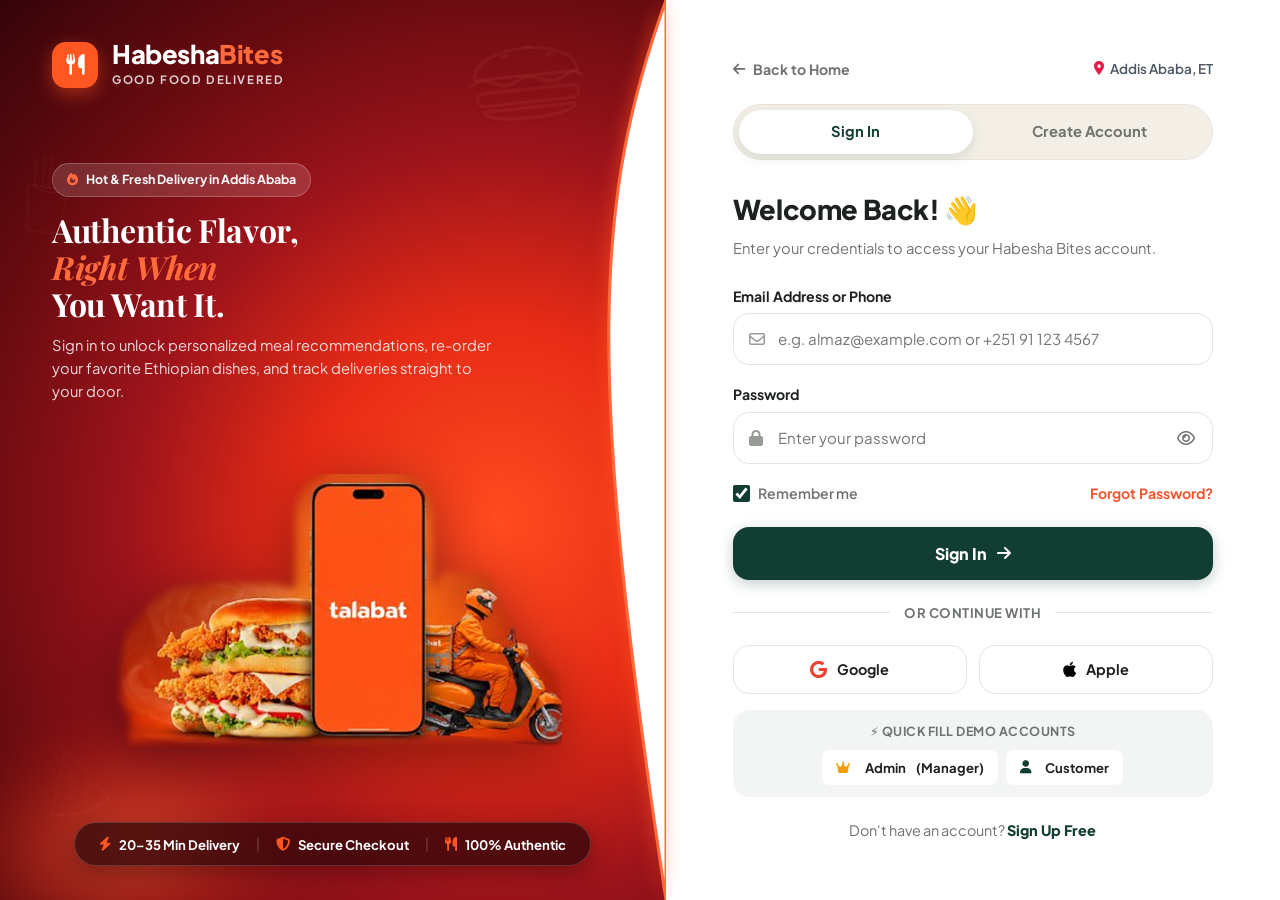
==== login.html @ 6b2a7574 "Initial commit - Habesha Bites restaurant ordering app" ====
<!DOCTYPE html>
<html lang="en">
<head>
  <meta charset="UTF-8">
  <meta name="viewport" content="width=device-width, initial-scale=1.0">
  <meta name="description" content="Sign in or create an account on Habesha Bites to order authentic Ethiopian meals, track deliveries, and save favorite dishes.">
  <title>Sign In & Register | Habesha Bites</title>
  
  <!-- Font Awesome Icons -->
  <link rel="stylesheet" href="https://cdnjs.cloudflare.com/ajax/libs/font-awesome/6.5.1/css/all.min.css">
  
  <!-- Google Fonts: Plus Jakarta Sans & Playfair Display -->
  <link rel="preconnect" href="https://fonts.googleapis.com">
  <link rel="preconnect" href="https://fonts.gstatic.com" crossorigin>
  <link href="https://fonts.googleapis.com/css2?family=Playfair+Display:ital,wght@0,600;0,700;1,600&family=Plus+Jakarta+Sans:wght@400;500;600;700;800&display=swap" rel="stylesheet">
  
  <!-- Base Stylesheet -->
  <link rel="stylesheet" href="style.css">

  <style>
    /* =========================================================================
       AUTHENTICATION PAGE STYLING (LOGIN & REGISTER)
       ========================================================================= */
    html, body {
      margin: 0;
      padding: 0;
      width: 100%;
      height: 100%;
      overflow-x: hidden;
      background-color: var(--bg-surface);
    }

    body {
      min-height: 100vh;
      display: flex;
      flex-direction: column;
    }

    .auth-page-container {
      flex: 1;
      display: flex;
      padding: 0;
      margin: 0;
      width: 100vw;
      min-height: 100vh;
      height: 100vh;
      overflow: hidden;
    }

    .auth-card-wrapper {
      width: 100vw;
      max-width: 100%;
      min-height: 100vh;
      height: 100vh;
      background: #ffffff;
      border-radius: 0;
      border: none;
      box-shadow: none;
      display: grid;
      grid-template-columns: 52% 48%;
      position: relative;
      overflow: hidden;
    }

    /* -------------------------------------------------------------------------
       1. LEFT PROMOTIONAL SECTION (BURGUNDY GRADIENT & TALABAT HERO)
       ------------------------------------------------------------------------- */
    .auth-promo-panel {
      background: #710a0b;
      background: radial-gradient(circle at 75% 58%, #ff4b1f 0%, #e62b16 28%, #9b131b 52%, #680b10 74%, #35040a 100%);
      position: relative;
      overflow: hidden;
      height: 100%;
      display: flex;
      flex-direction: column;
      justify-content: space-between;
      padding: 40px 52px 34px 52px;
      color: #ffffff;
      z-index: 1;
    }

    /* Subtle food illustration doodles in the background */
    .promo-doodles-bg {
      position: absolute;
      inset: 0;
      pointer-events: none;
      overflow: hidden;
      z-index: 1;
    }

    .doodle {
      position: absolute;
      pointer-events: none;
      opacity: 0.22;
      filter: drop-shadow(0 2px 4px rgba(0, 0, 0, 0.3));
    }

    .doodle-burger {
      top: 18px;
      right: 70px;
      width: 140px;
      height: 115px;
      transform: rotate(-6deg);
    }

    .doodle-fries {
      top: 140px;
      left: 10px;
      width: 75px;
      height: 110px;
      transform: rotate(8deg);
      opacity: 0.18;
    }

    .doodle-pizza {
      bottom: 80px;
      left: 30px;
      width: 85px;
      height: 85px;
      transform: rotate(-15deg);
      opacity: 0.16;
    }

    /* Radiant swoosh layer in bottom-left */
    .promo-swoosh-layer {
      position: absolute;
      bottom: -60px;
      left: -60px;
      width: 380px;
      height: 240px;
      background: radial-gradient(ellipse at center, rgba(242, 84, 48, 0.75) 0%, rgba(217, 43, 22, 0.3) 50%, transparent 75%);
      border-radius: 50%;
      transform: rotate(-12deg);
      pointer-events: none;
      z-index: 1;
      filter: blur(28px);
    }

    /* Content wrapper for Left Promo */
    .promo-content-wrapper {
      position: relative;
      z-index: 2;
      display: flex;
      flex-direction: column;
      justify-content: space-between;
      height: 100%;
      width: 100%;
    }

    /* Top: Brand Header */
    .promo-brand-header {
      margin-bottom: 16px;
    }

    .brand-link {
      display: inline-flex;
      align-items: center;
      gap: 14px;
      text-decoration: none;
      color: #ffffff;
    }

    .brand-badge-icon {
      width: 46px;
      height: 46px;
      background: #ff5722;
      border-radius: 14px;
      display: flex;
      align-items: center;
      justify-content: center;
      font-size: 1.3rem;
      color: #ffffff;
      box-shadow: 0 6px 18px rgba(255, 87, 34, 0.45);
    }

    .brand-text-col {
      display: flex;
      flex-direction: column;
    }

    .brand-title {
      font-size: 1.6rem;
      font-weight: 800;
      letter-spacing: -0.4px;
      line-height: 1.1;
      color: #ffffff;
    }

    .brand-title span {
      color: #ff6b3d;
    }

    .brand-slogan-text {
      font-size: 0.72rem;
      color: rgba(255, 255, 255, 0.8);
      letter-spacing: 1.6px;
      text-transform: uppercase;
      font-weight: 700;
      margin-top: 3px;
    }

    /* Copy block */
    .promo-text-block {
      margin-bottom: 6px;
    }

    .promo-pill-tag {
      display: inline-flex;
      align-items: center;
      gap: 8px;
      background: rgba(255, 255, 255, 0.14);
      border: 1px solid rgba(255, 255, 255, 0.22);
      backdrop-filter: blur(8px);
      padding: 6px 14px;
      border-radius: 999px;
      font-size: 0.78rem;
      font-weight: 700;
      color: #ffffff;
      margin-bottom: 14px;
      width: fit-content;
    }

    .promo-pill-tag i {
      color: #ff6b3d;
    }

    .promo-headline {
      font-family: var(--font-serif);
      font-size: clamp(1.9rem, 2.5vw, 2.6rem);
      font-weight: 700;
      line-height: 1.16;
      margin-bottom: 12px;
      color: #ffffff;
      letter-spacing: -0.3px;
    }

    .promo-headline .highlight-orange {
      color: #ff6b3d;
      font-style: italic;
    }

    .promo-description {
      font-size: 0.92rem;
      color: rgba(255, 255, 255, 0.85);
      line-height: 1.55;
      max-width: 440px;
    }

    /* Hero Food & Scooter Delivery Composite Visual */
    .promo-hero-visual-wrap {
      display: flex;
      align-items: center;
      justify-content: center;
      margin: 8px 0 16px;
      width: 100%;
    }

    .promo-hero-image {
      max-width: 480px;
      width: 100%;
      height: auto;
      max-height: 275px;
      object-fit: contain;
      filter: drop-shadow(0 14px 28px rgba(0, 0, 0, 0.4));
      transition: transform 0.3s ease;
    }

    .promo-hero-image:hover {
      transform: scale(1.02);
    }

    /* Bottom Feature Pill Bar */
    .promo-feature-bar {
      display: flex;
      align-items: center;
      justify-content: center;
      gap: 16px;
      background: rgba(30, 4, 8, 0.65);
      border: 1px solid rgba(255, 255, 255, 0.16);
      backdrop-filter: blur(12px);
      padding: 10px 24px;
      border-radius: 999px;
      width: fit-content;
      margin: 0 auto;
      box-shadow: 0 8px 24px rgba(0, 0, 0, 0.3);
    }

    .feature-item {
      display: flex;
      align-items: center;
      gap: 8px;
      font-size: 0.82rem;
      font-weight: 700;
      color: #ffffff;
      white-space: nowrap;
    }

    .feature-icon {
      color: #ff5722;
      font-size: 0.88rem;
    }

    .feature-sep {
      color: rgba(255, 255, 255, 0.3);
      font-size: 0.85rem;
      font-weight: 300;
    }

    /* -------------------------------------------------------------------------
       2. RIGHT FORM SECTION & CURVED TRANSITION
       ------------------------------------------------------------------------- */
    .auth-form-panel {
      padding: 36px 54px;
      display: flex;
      flex-direction: column;
      justify-content: flex-start;
      position: relative;
      background: #ffffff;
      height: 100%;
      overflow-y: auto;
      z-index: 2;
    }

    /* Smooth Organic SVG Curve Divider between Left & Right Sections */
    .split-curve-divider {
      position: absolute;
      left: 52%;
      top: 0;
      bottom: 0;
      width: 86px;
      transform: translateX(-100%);
      height: 100%;
      pointer-events: none;
      z-index: 10;
    }

    .split-curve-divider svg {
      width: 100%;
      height: 100%;
      display: block;
      filter: drop-shadow(-3px 0 8px rgba(255, 87, 34, 0.45));
    }

    .auth-form-container {
      width: 100%;
      max-width: 480px;
      margin: auto;
      padding: 16px 0;
      position: relative;
      z-index: 6;
    }

    .auth-top-nav {
      display: flex;
      justify-content: space-between;
      align-items: center;
      margin-bottom: 24px;
    }

    .nav-location-tag {
      font-size: 0.84rem;
      font-weight: 600;
      color: #4b5563;
      display: flex;
      align-items: center;
      gap: 6px;
    }

    .btn-back-home {
      display: inline-flex;
      align-items: center;
      gap: 8px;
      font-size: 0.88rem;
      font-weight: 700;
      color: var(--text-muted);
      transition: color var(--transition-fast);
    }

    .btn-back-home:hover {
      color: var(--primary);
    }

    /* Segmented Tab Control for Login / Register */
    .auth-switcher {
      display: flex;
      background: var(--bg-surface-alt);
      border-radius: var(--radius-full);
      padding: 5px;
      position: relative;
      margin-bottom: 28px;
      border: 1px solid var(--border-light);
    }

    .auth-switch-btn {
      flex: 1;
      padding: 10px 16px;
      border-radius: var(--radius-full);
      font-size: 0.92rem;
      font-weight: 700;
      color: var(--text-muted);
      cursor: pointer;
      text-align: center;
      border: none;
      background: transparent;
      transition: all var(--transition-fast);
      position: relative;
      z-index: 2;
    }

    .auth-switch-btn.active {
      color: var(--primary);
      background: #ffffff;
      box-shadow: 0 4px 12px rgba(18, 61, 50, 0.12);
    }

    /* Forms */
    .auth-form {
      display: none;
      animation: fadeInForm 0.3s cubic-bezier(0.16, 1, 0.3, 1);
    }

    .auth-form.active {
      display: block;
    }

    @keyframes fadeInForm {
      from {
        opacity: 0;
        transform: translateY(10px);
      }
      to {
        opacity: 1;
        transform: translateY(0);
      }
    }

    .form-header {
      margin-bottom: 24px;
    }

    .form-header h2 {
      font-size: 1.7rem;
      font-weight: 800;
      color: var(--text-main);
      margin-bottom: 6px;
      letter-spacing: -0.4px;
    }

    .form-header p {
      font-size: 0.92rem;
      color: var(--text-muted);
    }

    .auth-input-group {
      margin-bottom: 18px;
      display: flex;
      flex-direction: column;
      gap: 6px;
    }

    .auth-input-group label {
      font-size: 0.88rem;
      font-weight: 700;
      color: var(--text-main);
    }

    .input-field-wrap {
      position: relative;
      display: flex;
      align-items: center;
    }

    .input-field-wrap i.field-icon {
      position: absolute;
      left: 16px;
      color: var(--text-subtle);
      font-size: 1rem;
      pointer-events: none;
    }

    .auth-control {
      width: 100%;
      padding: 13px 16px 13px 44px;
      border: 1.5px solid var(--border-light);
      border-radius: var(--radius-md);
      font-size: 0.94rem;
      font-family: var(--font-sans);
      background: #fff;
      color: var(--text-main);
      outline: none;
      transition: all var(--transition-fast);
    }

    .auth-control:focus {
      border-color: var(--primary);
      box-shadow: 0 0 0 4px rgba(18, 61, 50, 0.1);
    }

    .btn-toggle-password {
      position: absolute;
      right: 14px;
      background: none;
      border: none;
      color: var(--text-muted);
      cursor: pointer;
      font-size: 1rem;
      padding: 4px;
      display: flex;
      align-items: center;
      justify-content: center;
    }

    .btn-toggle-password:hover {
      color: var(--text-main);
    }

    /* Password Strength Indicator */
    .password-strength-bar {
      height: 4px;
      background: var(--border-light);
      border-radius: var(--radius-full);
      margin-top: 6px;
      overflow: hidden;
      display: flex;
    }

    .strength-indicator {
      height: 100%;
      width: 0%;
      transition: width 0.3s ease, background-color 0.3s ease;
    }

    .strength-text {
      font-size: 0.76rem;
      font-weight: 700;
      color: var(--text-muted);
      margin-top: 4px;
    }

    /* Form Extras (Remember me & Forgot Password) */
    .form-extras-row {
      display: flex;
      justify-content: space-between;
      align-items: center;
      margin-bottom: 22px;
      font-size: 0.88rem;
    }

    .checkbox-label {
      display: flex;
      align-items: center;
      gap: 8px;
      color: var(--text-muted);
      cursor: pointer;
      font-weight: 600;
      user-select: none;
    }

    .checkbox-label input[type="checkbox"] {
      width: 17px;
      height: 17px;
      accent-color: var(--primary);
      cursor: pointer;
    }

    .forgot-link {
      color: var(--accent);
      font-weight: 700;
      transition: color var(--transition-fast);
    }

    .forgot-link:hover {
      text-decoration: underline;
      color: var(--accent-hover);
    }

    /* Primary CTA Button */
    .btn-auth-submit {
      width: 100%;
      padding: 14px 24px;
      background: var(--primary);
      color: #ffffff;
      border: none;
      border-radius: var(--radius-md);
      font-size: 1rem;
      font-weight: 800;
      cursor: pointer;
      display: flex;
      align-items: center;
      justify-content: center;
      gap: 10px;
      transition: all var(--transition-fast);
      box-shadow: 0 4px 14px rgba(18, 61, 50, 0.25);
    }

    .btn-auth-submit:hover {
      background: var(--primary-hover);
      transform: translateY(-2px);
      box-shadow: 0 8px 20px rgba(18, 61, 50, 0.35);
    }

    .btn-auth-submit:active {
      transform: translateY(0);
    }

    /* Divider */
    .auth-divider {
      display: flex;
      align-items: center;
      text-align: center;
      margin: 22px 0;
      color: var(--text-muted);
      font-size: 0.82rem;
      font-weight: 700;
      text-transform: uppercase;
      letter-spacing: 0.5px;
    }

    .auth-divider::before,
    .auth-divider::after {
      content: "";
      flex: 1;
      border-bottom: 1px solid var(--border-light);
    }

    .auth-divider span {
      padding: 0 14px;
    }

    /* Social Logins */
    .social-auth-grid {
      display: grid;
      grid-template-columns: 1fr 1fr;
      gap: 12px;
    }

    .btn-social-auth {
      display: flex;
      align-items: center;
      justify-content: center;
      gap: 10px;
      padding: 12px;
      border: 1.5px solid var(--border-light);
      border-radius: var(--radius-md);
      font-size: 0.9rem;
      font-weight: 700;
      color: var(--text-main);
      background: #fff;
      cursor: pointer;
      transition: all var(--transition-fast);
    }

    .btn-social-auth:hover {
      background: var(--bg-surface-alt);
      border-color: #d8d3c8;
      transform: translateY(-1px);
    }

    .btn-social-auth i {
      font-size: 1.1rem;
    }

    /* Switch footer text */
    .auth-switch-footer {
      text-align: center;
      margin-top: 22px;
      font-size: 0.9rem;
      color: var(--text-muted);
    }

    .auth-switch-footer a {
      color: var(--primary);
      font-weight: 800;
      cursor: pointer;
    }

    .auth-switch-footer a:hover {
      text-decoration: underline;
    }

    /* Simple Modal for Forgot Password */
    .auth-modal-overlay {
      position: fixed;
      inset: 0;
      background: rgba(18, 61, 50, 0.45);
      backdrop-filter: blur(8px);
      z-index: 1000;
      display: none;
      align-items: center;
      justify-content: center;
      padding: 20px;
    }

    .auth-modal-overlay.active {
      display: flex;
      animation: modalFadeIn 0.25s ease;
    }

    @keyframes modalFadeIn {
      from { opacity: 0; transform: scale(0.96); }
      to { opacity: 1; transform: scale(1); }
    }

    .auth-modal-box {
      background: #fff;
      border-radius: var(--radius-lg);
      padding: 32px;
      max-width: 440px;
      width: 100%;
      box-shadow: var(--shadow-xl);
      border: 1px solid var(--border-light);
      position: relative;
    }

    .btn-close-modal {
      position: absolute;
      top: 18px;
      right: 18px;
      width: 32px;
      height: 32px;
      border-radius: 50%;
      background: var(--bg-surface-alt);
      border: none;
      display: flex;
      align-items: center;
      justify-content: center;
      cursor: pointer;
      color: var(--text-muted);
      font-size: 1rem;
    }

    .btn-close-modal:hover {
      color: var(--text-main);
      background: var(--border-light);
    }

    /* Responsive */
    @media (max-width: 1100px) {
      .auth-visual-panel {
        padding: 40px;
      }
      .auth-form-panel {
        padding: 30px;
      }
    }

    @media (max-width: 900px) {
      .auth-page-container {
        height: auto;
        min-height: 100vh;
        overflow-y: auto;
      }

      .auth-card-wrapper {
        grid-template-columns: 1fr;
        height: auto;
        min-height: 100vh;
      }

      .auth-promo-panel {
        padding: 40px 24px 30px;
        min-height: auto;
      }

      .split-curve-divider {
        display: none;
      }

      .auth-form-panel {
        padding: 32px 20px;
        height: auto;
        min-height: auto;
      }

      .auth-form-container {
        padding: 0;
      }

      .promo-hero-image {
        max-height: 200px;
      }
    }

    @media (max-width: 480px) {
      .social-auth-grid {
        grid-template-columns: 1fr;
      }
      .form-extras-row {
        flex-direction: column;
        align-items: flex-start;
        gap: 10px;
      }
    }
  </style>
</head>
<body>

  <!-- =========================================================================
       AUTHENTICATION CARD (LOGIN & REGISTER)
       ========================================================================= -->
  <main class="auth-page-container">
    <div class="auth-card-wrapper">

      <!-- Left Promotional Section (Talabat-Style Ad Showcase) -->
      <section class="auth-promo-panel" aria-label="Habesha Bites Showcase">
        
        <!-- Subtle Decorative Food Pattern Doodles (SVG) -->
        <div class="promo-doodles-bg" aria-hidden="true">
          <!-- Burger Doodle (Top-Right) -->
          <svg class="doodle doodle-burger" viewBox="0 0 120 100" fill="none" stroke="rgba(255, 185, 140, 0.28)" stroke-width="2.6" stroke-linecap="round" stroke-linejoin="round">
            <path d="M 15,50 C 15,18 105,18 105,50 Z" />
            <path d="M 40,32 Q 43,30 46,32" />
            <path d="M 60,26 Q 63,24 66,26" />
            <path d="M 80,34 Q 83,32 86,34" />
            <path d="M 12,54 Q 22,48 32,54 Q 42,60 52,54 Q 62,48 72,54 Q 82,60 92,54 Q 102,48 108,54" />
            <rect x="16" y="62" width="88" height="11" rx="5.5" />
            <path d="M 20,78 C 20,90 100,90 100,78 Z" />
          </svg>

          <!-- French Fries Doodle (Far-Left Edge) -->
          <svg class="doodle doodle-fries" viewBox="0 0 100 120" fill="none" stroke="rgba(255, 185, 140, 0.24)" stroke-width="2.6" stroke-linecap="round" stroke-linejoin="round">
            <path d="M 22,50 L 30,110 L 70,110 L 78,50 Z" />
            <path d="M 30,50 C 40,58 60,58 70,50" />
            <line x1="32" y1="50" x2="28" y2="15" />
            <line x1="42" y1="50" x2="40" y2="10" />
            <line x1="50" y1="50" x2="50" y2="8" />
            <line x1="60" y1="50" x2="62" y2="12" />
            <line x1="70" y1="50" x2="74" y2="20" />
          </svg>

          <!-- Pizza Slice Doodle (Bottom-Left) -->
          <svg class="doodle doodle-pizza" viewBox="0 0 100 100" fill="none" stroke="rgba(255, 185, 140, 0.2)" stroke-width="2.6" stroke-linecap="round" stroke-linejoin="round">
            <path d="M 50,15 L 85,85 C 65,95 35,95 15,85 Z" />
            <path d="M 15,85 C 35,95 65,95 85,85" stroke-width="4" />
            <circle cx="50" cy="50" r="4.5" />
            <circle cx="40" cy="70" r="3.5" />
            <circle cx="65" cy="65" r="4" />
          </svg>
        </div>

        <!-- Radiant Orange Swoosh Layer in Bottom-Left -->
        <div class="promo-swoosh-layer" aria-hidden="true"></div>

        <!-- Content Stack -->
        <div class="promo-content-wrapper">
          
          <!-- Top: Brand Header -->
          <div class="promo-brand-header">
            <a href="index.html" class="brand-link" aria-label="Habesha Bites Home">
              <div class="brand-badge-icon">
                <i class="fa-solid fa-utensils"></i>
              </div>
              <div class="brand-text-col">
                <span class="brand-title">Habesha<span>Bites</span></span>
                <span class="brand-slogan-text">GOOD FOOD DELIVERED</span>
              </div>
            </a>
          </div>

          <!-- Middle: Copy Block -->
          <div class="promo-text-block">
            <div class="promo-pill-tag">
              <i class="fa-solid fa-fire"></i>
              <span>Hot & Fresh Delivery in Addis Ababa</span>
            </div>

            <h1 class="promo-headline">
              Authentic Flavor,<br>
              <span class="highlight-orange">Right When</span><br>
              You Want It.
            </h1>

            <p class="promo-description">
              Sign in to unlock personalized meal recommendations, re-order your favorite Ethiopian dishes, and track deliveries straight to your door.
            </p>
          </div>

          <!-- Lower: Food & Delivery Scooter Visual (Burger + Smartphone + Scooter Rider) -->
          <div class="promo-hero-visual-wrap">
            <img 
              src="images/talabat-hero-flawless.png" 
              alt="Crispy double burger, Talabat mobile ordering app on smartphone, and orange delivery scooter driver" 
              class="promo-hero-image"
              loading="eager"
            >
          </div>

          <!-- Bottom: Small Feature Bar -->
          <div class="promo-feature-bar">
            <div class="feature-item">
              <i class="fa-solid fa-bolt feature-icon"></i>
              <span>20–35 Min Delivery</span>
            </div>
            <span class="feature-sep">|</span>
            <div class="feature-item">
              <i class="fa-solid fa-shield-halved feature-icon"></i>
              <span>Secure Checkout</span>
            </div>
            <span class="feature-sep">|</span>
            <div class="feature-item">
              <i class="fa-solid fa-utensils feature-icon"></i>
              <span>100% Authentic</span>
            </div>
          </div>

        </div>
      </section>

      <!-- Curved Organic Transition Wave Divider (placed between sections) -->
      <div class="split-curve-divider" aria-hidden="true">
        <svg viewBox="0 0 100 1000" preserveAspectRatio="none">
          <path d="M 100,0 C 18,220 5,400 100,1000 L 100,0 Z" fill="#ffffff" stroke="#ff6b3d" stroke-width="3.5" />
        </svg>
      </div>

      <!-- Right Form Panel -->
      <section class="auth-form-panel" aria-label="Account Access Form">
        <div class="auth-form-container">
          
          <!-- Top Nav Link -->
          <div class="auth-top-nav">
            <a href="index.html" class="btn-back-home">
              <i class="fa-solid fa-arrow-left"></i> Back to Home
            </a>
            <span class="nav-location-tag">
              <i class="fa-solid fa-location-dot" style="color: #e11d48;"></i> Addis Ababa, ET
            </span>
          </div>

        <!-- Tab Switcher: Login vs Register -->
        <div class="auth-switcher" role="tablist">
          <button 
            type="button" 
            class="auth-switch-btn active" 
            id="tabBtnLogin" 
            onclick="switchAuthMode('login')"
            role="tab"
            aria-selected="true"
          >
            Sign In
          </button>
          <button 
            type="button" 
            class="auth-switch-btn" 
            id="tabBtnRegister" 
            onclick="switchAuthMode('register')"
            role="tab"
            aria-selected="false"
          >
            Create Account
          </button>
        </div>

        <!-- ===================================================================
             1. SIGN IN FORM
             =================================================================== -->
        <form class="auth-form active" id="loginForm" onsubmit="handleLoginSubmit(event)">
          <div class="form-header">
            <h2>Welcome Back! 👋</h2>
            <p>Enter your credentials to access your Habesha Bites account.</p>
          </div>

          <div class="auth-input-group">
            <label for="loginEmail">Email Address or Phone</label>
            <div class="input-field-wrap">
              <i class="fa-regular fa-envelope field-icon"></i>
              <input 
                type="text" 
                id="loginEmail" 
                class="auth-control" 
                placeholder="e.g. almaz@example.com or +251 91 123 4567"
                required
              >
            </div>
          </div>

          <div class="auth-input-group">
            <label for="loginPassword">Password</label>
            <div class="input-field-wrap">
              <i class="fa-solid fa-lock field-icon"></i>
              <input 
                type="password" 
                id="loginPassword" 
                class="auth-control" 
                placeholder="Enter your password"
                required
              >
              <button 
                type="button" 
                class="btn-toggle-password" 
                onclick="togglePasswordVisibility('loginPassword', this)"
                aria-label="Toggle password visibility"
              >
                <i class="fa-regular fa-eye"></i>
              </button>
            </div>
          </div>

          <div class="form-extras-row">
            <label class="checkbox-label">
              <input type="checkbox" id="rememberMe" checked>
              <span>Remember me</span>
            </label>
            <a href="javascript:void(0)" class="forgot-link" onclick="openForgotModal()">
              Forgot Password?
            </a>
          </div>

          <button type="submit" class="btn-auth-submit" id="btnLoginSubmit">
            <span>Sign In</span>
            <i class="fa-solid fa-arrow-right"></i>
          </button>

          <div class="auth-divider">
            <span>Or continue with</span>
          </div>

          <div class="social-auth-grid">
            <button type="button" class="btn-social-auth" onclick="handleSocialAuth('Google')">
              <i class="fa-brands fa-google" style="color:#ea4335;"></i>
              <span>Google</span>
            </button>
            <button type="button" class="btn-social-auth" onclick="handleSocialAuth('Apple')">
              <i class="fa-brands fa-apple" style="color:#000;"></i>
              <span>Apple</span>
            </button>
          </div>

          <!-- Quick Demo Role Fillers -->
          <div style="margin-top: 16px; padding: 12px; background: rgba(18, 61, 50, 0.05); border: 1px dashed var(--border-medium); border-radius: var(--radius-md); text-align: center;">
            <div style="font-size: 0.78rem; font-weight: 700; color: var(--text-muted); text-transform: uppercase; margin-bottom: 8px; letter-spacing: 0.5px;">
              ⚡ Quick Fill Demo Accounts
            </div>
            <div style="display: flex; gap: 8px; justify-content: center; flex-wrap: wrap;">
              <button type="button" class="btn-secondary" style="padding: 7px 14px; font-size: 0.82rem; border-radius: 8px; border: 1px solid var(--border-medium); background: #fff; cursor: pointer;" onclick="fillDemoCredentials('admin')">
                <i class="fa-solid fa-crown" style="color: #f59e0b; margin-right: 4px;"></i> <strong>Admin</strong> (Manager)
              </button>
              <button type="button" class="btn-secondary" style="padding: 7px 14px; font-size: 0.82rem; border-radius: 8px; border: 1px solid var(--border-medium); background: #fff; cursor: pointer;" onclick="fillDemoCredentials('customer')">
                <i class="fa-solid fa-user" style="color: var(--primary); margin-right: 4px;"></i> <strong>Customer</strong>
              </button>
            </div>
          </div>

          <div class="auth-switch-footer">
            Don't have an account? 
            <a href="javascript:void(0)" onclick="switchAuthMode('register')">Sign Up Free</a>
          </div>
        </form>

        <!-- ===================================================================
             2. REGISTER / CREATE ACCOUNT FORM
             =================================================================== -->
        <form class="auth-form" id="registerForm" onsubmit="handleRegisterSubmit(event)">
          <div class="form-header">
            <h2>Create Account 🚀</h2>
            <p>Join Habesha Bites and enjoy fast doorstep delivery in Ethiopia.</p>
          </div>

          <div class="auth-input-group">
            <label for="regFullName">Full Name</label>
            <div class="input-field-wrap">
              <i class="fa-regular fa-user field-icon"></i>
              <input 
                type="text" 
                id="regFullName" 
                class="auth-control" 
                placeholder="e.g. Almaz Bekele"
                required
              >
            </div>
          </div>

          <div style="display:grid; grid-template-columns:1fr 1fr; gap:12px;">
            <div class="auth-input-group">
              <label for="regEmail">Email Address</label>
              <div class="input-field-wrap">
                <i class="fa-regular fa-envelope field-icon"></i>
                <input 
                  type="email" 
                  id="regEmail" 
                  class="auth-control" 
                  placeholder="almaz@example.com"
                  required
                >
              </div>
            </div>

            <div class="auth-input-group">
              <label for="regPhone">Phone Number</label>
              <div class="input-field-wrap">
                <i class="fa-solid fa-phone field-icon"></i>
                <input 
                  type="tel" 
                  id="regPhone" 
                  class="auth-control" 
                  placeholder="+251 91 123 4567"
                  required
                >
              </div>
            </div>
          </div>

          <div class="auth-input-group">
            <label for="regCity">Delivery Zone / City</label>
            <div class="input-field-wrap">
              <i class="fa-solid fa-location-dot field-icon"></i>
              <select id="regCity" class="auth-control" style="appearance:none;" required>
                <option value="Addis Ababa, Ethiopia">Addis Ababa (Bole, Kazanchis, Piassa)</option>
                <option value="Dire Dawa, Ethiopia">Dire Dawa, Ethiopia</option>
                <option value="Hawassa, Ethiopia">Hawassa, Ethiopia</option>
                <option value="Bahir Dar, Ethiopia">Bahir Dar, Ethiopia</option>
              </select>
            </div>
          </div>

          <div class="auth-input-group">
            <label for="regPassword">Create Password</label>
            <div class="input-field-wrap">
              <i class="fa-solid fa-lock field-icon"></i>
              <input 
                type="password" 
                id="regPassword" 
                class="auth-control" 
                placeholder="At least 6 characters"
                oninput="checkPasswordStrength(this.value)"
                required
              >
              <button 
                type="button" 
                class="btn-toggle-password" 
                onclick="togglePasswordVisibility('regPassword', this)"
                aria-label="Toggle password visibility"
              >
                <i class="fa-regular fa-eye"></i>
              </button>
            </div>
            <div class="password-strength-bar">
              <div class="strength-indicator" id="strengthBar"></div>
            </div>
            <div class="strength-text" id="strengthText">Password strength</div>
          </div>

          <div class="form-extras-row" style="margin-bottom:18px;">
            <label class="checkbox-label" style="font-size:0.84rem;">
              <input type="checkbox" id="acceptTerms" required>
              <span>I agree to Habesha Bites <a href="#" style="color:var(--primary); font-weight:700;">Terms & Privacy</a></span>
            </label>
          </div>

          <button type="submit" class="btn-auth-submit" id="btnRegisterSubmit">
            <span>Create My Account</span>
            <i class="fa-solid fa-arrow-right"></i>
          </button>

          <div class="auth-divider">
            <span>Or sign up with</span>
          </div>

          <div class="social-auth-grid">
            <button type="button" class="btn-social-auth" onclick="handleSocialAuth('Google')">
              <i class="fa-brands fa-google" style="color:#ea4335;"></i>
              <span>Google</span>
            </button>
            <button type="button" class="btn-social-auth" onclick="handleSocialAuth('Apple')">
              <i class="fa-brands fa-apple" style="color:#000;"></i>
              <span>Apple</span>
            </button>
          </div>

          <!-- Quick Demo Role Fillers -->
          <div style="margin-top: 16px; padding: 12px; background: rgba(18, 61, 50, 0.05); border: 1px dashed var(--border-medium); border-radius: var(--radius-md); text-align: center;">
            <div style="font-size: 0.78rem; font-weight: 700; color: var(--text-muted); text-transform: uppercase; margin-bottom: 8px; letter-spacing: 0.5px;">
              ⚡ Quick Fill Demo Accounts
            </div>
            <div style="display: flex; gap: 8px; justify-content: center; flex-wrap: wrap;">
              <button type="button" class="btn-secondary" style="padding: 7px 14px; font-size: 0.82rem; border-radius: 8px; border: 1px solid var(--border-medium); background: #fff; cursor: pointer;" onclick="fillDemoCredentials('admin')">
                <i class="fa-solid fa-crown" style="color: #f59e0b; margin-right: 4px;"></i> <strong>Admin</strong> (Manager)
              </button>
              <button type="button" class="btn-secondary" style="padding: 7px 14px; font-size: 0.82rem; border-radius: 8px; border: 1px solid var(--border-medium); background: #fff; cursor: pointer;" onclick="fillDemoCredentials('customer')">
                <i class="fa-solid fa-user" style="color: var(--primary); margin-right: 4px;"></i> <strong>Customer</strong>
              </button>
            </div>
          </div>

          <div class="auth-switch-footer">
            Already have an account? 
            <a href="javascript:void(0)" onclick="switchAuthMode('login')">Sign In</a>
          </div>
        </form>

        </div>
      </section>
    </div>
  </main>

  <!-- =========================================================================
       3. FORGOT PASSWORD MODAL
       ========================================================================= -->
  <div class="auth-modal-overlay" id="forgotModalOverlay">
    <div class="auth-modal-box">
      <button class="btn-close-modal" onclick="closeForgotModal()"><i class="fa-solid fa-xmark"></i></button>
      <div style="text-align:center; margin-bottom:20px;">
        <div style="width:52px; height:52px; border-radius:50%; background:var(--primary-light); color:var(--primary); display:inline-flex; align-items:center; justify-content:center; font-size:1.4rem; margin-bottom:12px;">
          <i class="fa-solid fa-key"></i>
        </div>
        <h3 style="font-size:1.35rem; font-weight:800; color:var(--text-main); margin-bottom:6px;">Reset Password</h3>
        <p style="font-size:0.88rem; color:var(--text-muted);">Enter your email or phone number and we will send you a verification code.</p>
      </div>

      <form onsubmit="handleForgotSubmit(event)">
        <div class="auth-input-group" style="margin-bottom:20px;">
          <label for="forgotInput">Email or Phone Number</label>
          <div class="input-field-wrap">
            <i class="fa-regular fa-envelope field-icon"></i>
            <input type="text" id="forgotInput" class="auth-control" placeholder="e.g. almaz@example.com" required>
          </div>
        </div>

        <button type="submit" class="btn-auth-submit">
          Send Reset Instructions
        </button>
      </form>
    </div>
  </div>

  <!-- Toast Notification Container -->
  <div class="toast-container" id="toastContainer"></div>

  <!-- =========================================================================
       4. CLIENT JAVASCRIPT
       ========================================================================= -->
  <script>
    // Switch between Login and Register tabs
    function switchAuthMode(mode) {
      const isLogin = mode === 'login';
      document.getElementById('tabBtnLogin').classList.toggle('active', isLogin);
      document.getElementById('tabBtnRegister').classList.toggle('active', !isLogin);
      document.getElementById('tabBtnLogin').setAttribute('aria-selected', isLogin);
      document.getElementById('tabBtnRegister').setAttribute('aria-selected', !isLogin);

      document.getElementById('loginForm').classList.toggle('active', isLogin);
      document.getElementById('registerForm').classList.toggle('active', !isLogin);

      // Update URL hash without reload
      if (history.pushState) {
        history.pushState(null, null, isLogin ? '#login' : '#register');
      }
    }

    // Auto-fill Demo Credentials
    function fillDemoCredentials(type) {
      switchAuthMode('login');
      if (type === 'admin') {
        document.getElementById('loginEmail').value = 'admin@habeshabites.com';
        document.getElementById('loginPassword').value = 'admin123';
        showToast("👑 Admin credentials filled!", "info");
      } else {
        document.getElementById('loginEmail').value = 'customer@habeshabites.com';
        document.getElementById('loginPassword').value = 'customer123';
        showToast("👤 Customer credentials filled!", "info");
      }
    }

    // Toggle password eye icon
    function togglePasswordVisibility(inputId, btn) {
      const input = document.getElementById(inputId);
      const isPassword = input.type === 'password';
      input.type = isPassword ? 'text' : 'password';
      btn.innerHTML = isPassword 
        ? '<i class="fa-regular fa-eye-slash"></i>' 
        : '<i class="fa-regular fa-eye"></i>';
    }

    // Password strength checker
    function checkPasswordStrength(val) {
      const bar = document.getElementById('strengthBar');
      const text = document.getElementById('strengthText');
      if (!val) {
        bar.style.width = '0%';
        text.textContent = 'Password strength';
        text.style.color = 'var(--text-muted)';
        return;
      }

      let score = 0;
      if (val.length >= 6) score++;
      if (val.length >= 10) score++;
      if (/[A-Z]/.test(val)) score++;
      if (/[0-9]/.test(val)) score++;
      if (/[^A-Za-z0-9]/.test(val)) score++;

      if (score <= 2) {
        bar.style.width = '33%';
        bar.style.backgroundColor = '#ef4444';
        text.textContent = 'Weak password';
        text.style.color = '#ef4444';
      } else if (score <= 4) {
        bar.style.width = '66%';
        bar.style.backgroundColor = '#f59e0b';
        text.textContent = 'Good password';
        text.style.color = '#d97706';
      } else {
        bar.style.width = '100%';
        bar.style.backgroundColor = '#22c55e';
        text.textContent = 'Strong password! 🔒';
        text.style.color = '#16a34a';
      }
    }

    // Handle Login
    async function handleLoginSubmit(e) {
      e.preventDefault();
      const email = document.getElementById('loginEmail').value.trim();
      const password = document.getElementById('loginPassword').value;
      const btn = document.getElementById('btnLoginSubmit');
      
      btn.disabled = true;
      btn.innerHTML = '<i class="fa-solid fa-spinner fa-spin"></i> Signing in...';

      try {
        const response = await fetch('api/auth/login.php', {
          method: 'POST',
          headers: { 'Content-Type': 'application/json' },
          body: JSON.stringify({ email: email, password: password })
        });

        const data = await response.json();

        if (response.ok && data.success) {
          const userRole = data.user.role || (email.toLowerCase().includes('admin') ? 'admin' : 'customer');
          const user = {
            id: data.user.id,
            name: data.user.name,
            email: data.user.email,
            phone: data.user.phone,
            city: data.user.city,
            role: userRole,
            isLoggedIn: true
          };
          localStorage.setItem("habeshabites_user", JSON.stringify(user));

          if (userRole === 'admin') {
            showToast("👑 Welcome Admin! Redirecting to Admin Dashboard...", "success");
            setTimeout(() => {
              window.location.href = "admin.html";
            }, 1000);
          } else {
            showToast("🎉 Welcome back! Redirecting to your account...", "success");
            setTimeout(() => {
              window.location.href = "profile.html";
            }, 1000);
          }
        } else {
          showToast(`❌ ${data.message || 'Login failed. Please check your credentials.'}`, "error");
          btn.disabled = false;
          btn.innerHTML = '<span>Sign In to Account</span><i class="fa-solid fa-arrow-right"></i>';
        }
      } catch (err) {
        console.warn("Backend API unreachable or offline, using demo fallback:", err);
        // Fallback for direct browser file opening
        const isAdmin = email.toLowerCase().includes('admin');
        const user = {
          id: isAdmin ? 1 : 2,
          name: isAdmin ? "Restaurant Manager (Admin)" : (email.includes('@') ? email.split('@')[0] : "Almaz Bekele"),
          email: email,
          role: isAdmin ? 'admin' : 'customer',
          isLoggedIn: true,
          city: "Addis Ababa, Ethiopia"
        };
        localStorage.setItem("habeshabites_user", JSON.stringify(user));

        if (isAdmin) {
          showToast("👑 Welcome Admin! (Demo Mode) Redirecting to Dashboard...", "success");
          setTimeout(() => {
            window.location.href = "admin.html";
          }, 1000);
        } else {
          showToast("🎉 Welcome back! (Local Session)", "success");
          setTimeout(() => {
            window.location.href = "profile.html";
          }, 1000);
        }
      }
    }

    // Handle Register
    async function handleRegisterSubmit(e) {
      e.preventDefault();
      const name = document.getElementById('regFullName').value.trim();
      const email = document.getElementById('regEmail').value.trim();
      const phone = document.getElementById('regPhone').value.trim();
      const city = document.getElementById('regCity').value;
      const password = document.getElementById('regPassword').value;
      const btn = document.getElementById('btnRegisterSubmit');

      btn.disabled = true;
      btn.innerHTML = '<i class="fa-solid fa-spinner fa-spin"></i> Creating account...';

      try {
        const response = await fetch('api/auth/register.php', {
          method: 'POST',
          headers: { 'Content-Type': 'application/json' },
          body: JSON.stringify({
            name: name,
            email: email,
            phone: phone,
            city: city,
            password: password
          })
        });

        const data = await response.json();

        if (response.ok && data.success) {
          const user = {
            id: data.user.id,
            name: data.user.name,
            email: data.user.email,
            phone: data.user.phone,
            city: data.user.city,
            isLoggedIn: true
          };
          localStorage.setItem("habeshabites_user", JSON.stringify(user));

          showToast("🎉 Account created successfully! Welcome to Habesha Bites.", "success");
          setTimeout(() => {
            window.location.href = "profile.html";
          }, 1200);
        } else {
          showToast(`❌ ${data.message || 'Registration failed.'}`, "error");
          btn.disabled = false;
          btn.innerHTML = '<span>Create My Account</span><i class="fa-solid fa-arrow-right"></i>';
        }
      } catch (err) {
        console.warn("Backend API unreachable or offline, using demo fallback:", err);
        const user = {
          name: name,
          email: email,
          phone: phone,
          city: city,
          isLoggedIn: true
        };
        localStorage.setItem("habeshabites_user", JSON.stringify(user));

        showToast("🎉 Account created! (Local Session)", "success");
        setTimeout(() => {
          window.location.href = "profile.html";
        }, 1200);
      }
    }

    // Social Auth Mock
    function handleSocialAuth(provider) {
      showToast(`🔐 Connecting securely via ${provider}...`, "info");
      setTimeout(() => {
        const user = {
          name: provider + " User",
          email: "user@" + provider.toLowerCase() + ".com",
          isLoggedIn: true,
          city: "Addis Ababa, Ethiopia"
        };
        localStorage.setItem("habeshabites_user", JSON.stringify(user));
        showToast(`✅ Successfully signed in with ${provider}!`, "success");
        setTimeout(() => {
          window.location.href = "profile.html";
        }, 1000);
      }, 800);
    }

    // Forgot Password Modal
    function openForgotModal() {
      document.getElementById('forgotModalOverlay').classList.add('active');
    }

    function closeForgotModal() {
      document.getElementById('forgotModalOverlay').classList.remove('active');
    }

    function handleForgotSubmit(e) {
      e.preventDefault();
      const val = document.getElementById('forgotInput').value.trim();
      closeForgotModal();
      showToast(`📩 Password reset link sent to ${val}! Check your inbox.`, "success");
    }

    // Toast Notification Utility
    function showToast(msg, type = "info") {
      const container = document.getElementById('toastContainer');
      const toast = document.createElement('div');
      toast.className = `toast-msg toast-${type}`;
      toast.style.cssText = `
        background: #141716;
        color: #fff;
        padding: 14px 22px;
        border-radius: 12px;
        margin-top: 10px;
        box-shadow: 0 10px 28px rgba(0,0,0,0.22);
        display: flex;
        align-items: center;
        gap: 12px;
        font-size: 0.92rem;
        font-weight: 700;
        animation: toastIn 0.3s ease;
      `;
      toast.innerHTML = msg;
      container.appendChild(toast);
      setTimeout(() => {
        toast.style.opacity = '0';
        toast.style.transition = 'opacity 0.3s ease';
        setTimeout(() => toast.remove(), 300);
      }, 3500);
    }

    // Auto-detect mode from URL query or hash
    document.addEventListener("DOMContentLoaded", () => {
      const urlParams = new URLSearchParams(window.location.search);
      const mode = urlParams.get('mode') || (window.location.hash === '#register' ? 'register' : 'login');
      if (mode === 'register') {
        switchAuthMode('register');
      }
    });
  </script>
</body>
</html>
---- style.css ----
/* =============================================================================
   HABESHA BITES - PREMIUM FOOD ORDERING & DELIVERY WEB APPLICATION
   Design System, Components & Responsive Layouts
   ============================================================================= */

@import url('https://fonts.googleapis.com/css2?family=Plus+Jakarta+Sans:wght@400;500;600;700;800&family=Playfair+Display:ital,wght@0,600;0,700;1,600&display=swap');

:root {
  /* Colors */
  --bg-body: #f8f7f4;
  --bg-surface: #ffffff;
  --bg-surface-alt: #f3efe6;
  --bg-card: #ffffff;
  
  --primary: #123d32;           /* Deep Forest Teal / Green */
  --primary-hover: #0c2b23;
  --primary-light: #e8f3ef;
  
  --accent: #f25430;            /* Warm Coral Orange "Want It" */
  --accent-hover: #d9401e;
  --accent-light: #fef1ed;
  
  --dark: #141716;
  --text-main: #1d211f;
  --text-muted: #6e736e;
  --text-subtle: #969c96;
  
  --border-light: #e8e4dc;
  --border-focus: #123d32;
  
  --star: #ffaa00;
  --badge-green: #22c55e;
  
  /* Typography */
  --font-sans: 'Plus Jakarta Sans', system-ui, -apple-system, sans-serif;
  --font-serif: 'Playfair Display', Georgia, serif;
  
  /* Radius & Shadows */
  --radius-xs: 6px;
  --radius-sm: 10px;
  --radius-md: 16px;
  --radius-lg: 24px;
  --radius-xl: 32px;
  --radius-full: 9999px;
  
  --shadow-sm: 0 2px 8px rgba(20, 23, 22, 0.04);
  --shadow-md: 0 8px 24px rgba(20, 23, 22, 0.06);
  --shadow-lg: 0 16px 40px rgba(20, 23, 22, 0.09);
  --shadow-xl: 0 24px 60px rgba(20, 23, 22, 0.13);
  
  --transition-fast: 0.2s cubic-bezier(0.4, 0, 0.2, 1);
  --transition-smooth: 0.35s cubic-bezier(0.16, 1, 0.3, 1);
}

/* Reset & Base */
*, *::before, *::after {
  box-sizing: border-box;
  margin: 0;
  padding: 0;
}

html {
  scroll-behavior: smooth;
  scroll-padding-top: 96px;
  -webkit-font-smoothing: antialiased;
}

body {
  font-family: var(--font-sans);
  background-color: var(--bg-body);
  color: var(--text-main);
  line-height: 1.6;
  overflow-x: hidden;
}

body.modal-open {
  overflow: hidden;
}

a {
  color: inherit;
  text-decoration: none;
  transition: color var(--transition-fast);
}

button, input, select, textarea {
  font: inherit;
  color: inherit;
}

button {
  cursor: pointer;
  border: none;
  background: none;
  transition: all var(--transition-fast);
}

img {
  display: block;
  max-width: 100%;
  height: auto;
}

.container {
  max-width: 1280px;
  margin: 0 auto;
  padding: 0 24px;
}

/* =============================================================================
   NAVIGATION / HEADER
   ============================================================================= */
.site-header {
  position: sticky;
  top: 0;
  z-index: 100;
  background: rgba(248, 247, 244, 0.95);
  backdrop-filter: blur(16px);
  -webkit-backdrop-filter: blur(16px);
  border-bottom: 1px solid rgba(232, 228, 220, 0.8);
  height: 82px;
  display: flex;
  align-items: center;
  transition: all var(--transition-fast);
}

.site-header.scrolled {
  background: rgba(255, 255, 255, 0.96);
  box-shadow: var(--shadow-sm);
  height: 74px;
}

.header-inner {
  display: flex;
  align-items: center;
  justify-content: space-between;
  width: 100%;
}

/* Brand Logo */
.brand-logo {
  display: flex;
  align-items: center;
  gap: 10px;
}

.brand-icon {
  width: 38px;
  height: 38px;
  background: linear-gradient(135deg, #ff5733, #e03a19);
  color: white;
  border-radius: 50%;
  display: flex;
  align-items: center;
  justify-content: center;
  font-size: 1.15rem;
  box-shadow: 0 4px 12px rgba(242, 84, 48, 0.35);
}

.brand-text {
  display: flex;
  flex-direction: column;
}

.brand-name {
  font-size: 1.35rem;
  font-weight: 800;
  letter-spacing: -0.5px;
  color: var(--text-main);
  line-height: 1.1;
}

.brand-name span {
  color: var(--accent);
}

.brand-slogan {
  font-size: 0.65rem;
  font-weight: 600;
  color: var(--text-muted);
  letter-spacing: 0.4px;
  text-transform: uppercase;
}

/* Nav Links */
.navbar-links {
  display: flex;
  align-items: center;
  gap: 32px;
  list-style: none;
}

.nav-item-link {
  font-size: 0.94rem;
  font-weight: 600;
  color: var(--text-muted);
  position: relative;
  padding: 6px 0;
  transition: color var(--transition-fast);
}

.nav-item-link:hover,
.nav-item-link.active {
  color: var(--primary);
}

.nav-item-link.active::after {
  content: '';
  position: absolute;
  bottom: 0;
  left: 0;
  right: 0;
  height: 2.5px;
  background: var(--accent);
  border-radius: var(--radius-full);
}

/* Header Right */
.header-actions {
  display: flex;
  align-items: center;
  gap: 16px;
}

.location-pill {
  display: flex;
  align-items: center;
  gap: 8px;
  background: var(--bg-surface);
  border: 1px solid var(--border-light);
  padding: 8px 16px;
  border-radius: var(--radius-full);
  font-size: 0.85rem;
  font-weight: 600;
  color: var(--text-main);
  box-shadow: var(--shadow-sm);
  transition: all var(--transition-fast);
}

.location-pill i.fa-location-dot {
  color: var(--accent);
  font-size: 0.95rem;
}

.location-pill i.fa-chevron-down {
  font-size: 0.72rem;
  color: var(--text-subtle);
  margin-left: 2px;
}

.location-pill:hover {
  border-color: var(--text-muted);
  transform: translateY(-1px);
}

.user-profile-btn {
  width: 40px;
  height: 40px;
  border-radius: 50%;
  overflow: hidden;
  border: 2px solid var(--border-light);
  display: flex;
  align-items: center;
  justify-content: center;
  background: #eee;
  transition: transform var(--transition-fast), border-color var(--transition-fast);
}

.user-profile-btn img {
  width: 100%;
  height: 100%;
  object-fit: cover;
}

.user-profile-btn:hover {
  border-color: var(--primary);
  transform: scale(1.05);
}

.cart-icon-btn {
  position: relative;
  width: 42px;
  height: 42px;
  border-radius: 50%;
  background: var(--bg-surface);
  border: 1px solid var(--border-light);
  display: flex;
  align-items: center;
  justify-content: center;
  color: var(--text-main);
  font-size: 1.05rem;
  box-shadow: var(--shadow-sm);
  transition: all var(--transition-fast);
}

.cart-icon-btn:hover {
  background: var(--primary);
  color: white;
  border-color: var(--primary);
}

.cart-badge {
  position: absolute;
  top: -4px;
  right: -4px;
  background: var(--accent);
  color: white;
  font-size: 0.7rem;
  font-weight: 800;
  min-width: 20px;
  height: 20px;
  border-radius: 50%;
  display: flex;
  align-items: center;
  justify-content: center;
  padding: 0 4px;
  border: 2px solid var(--bg-surface);
  transition: transform 0.2s cubic-bezier(0.175, 0.885, 0.32, 1.275);
}

.cart-badge.bounce {
  transform: scale(1.4);
}

.mobile-menu-toggle {
  display: none;
  font-size: 1.4rem;
  color: var(--text-main);
  padding: 6px;
}

/* =============================================================================
   HERO SECTION
   ============================================================================= */
.hero-section {
  position: relative;
  padding: 56px 0 72px;
  overflow: hidden;
}

.hero-grid {
  display: grid;
  grid-template-columns: 1.05fr 1.15fr;
  align-items: center;
  gap: 48px;
}

.hero-content {
  max-width: 540px;
}

.hero-badge-tag {
  display: inline-flex;
  align-items: center;
  gap: 8px;
  background: rgba(242, 84, 48, 0.1);
  color: var(--accent);
  padding: 6px 14px;
  border-radius: var(--radius-full);
  font-size: 0.82rem;
  font-weight: 700;
  letter-spacing: 0.5px;
  margin-bottom: 20px;
}

.hero-title {
  font-family: var(--font-serif);
  font-size: clamp(2.8rem, 5vw, 4.2rem);
  font-weight: 700;
  line-height: 1.08;
  letter-spacing: -1.2px;
  color: var(--text-main);
  margin-bottom: 20px;
}

.hero-title .highlight {
  color: var(--accent);
  font-style: italic;
  font-weight: 700;
  display: inline-block;
  position: relative;
}

.hero-subtitle {
  font-size: 1.12rem;
  color: var(--text-muted);
  line-height: 1.6;
  margin-bottom: 36px;
}

.hero-cta-group {
  display: flex;
  align-items: center;
  gap: 20px;
  flex-wrap: wrap;
}

.btn-primary {
  display: inline-flex;
  align-items: center;
  gap: 12px;
  background: var(--primary);
  color: white;
  padding: 14px 28px;
  border-radius: var(--radius-full);
  font-size: 1rem;
  font-weight: 700;
  box-shadow: 0 8px 24px rgba(18, 61, 50, 0.28);
  transition: all var(--transition-fast);
}

.btn-primary:hover {
  background: var(--primary-hover);
  transform: translateY(-2px);
  box-shadow: 0 12px 28px rgba(18, 61, 50, 0.35);
}

.btn-secondary {
  display: inline-flex;
  align-items: center;
  gap: 10px;
  background: transparent;
  color: var(--text-main);
  padding: 13px 24px;
  border-radius: var(--radius-full);
  border: 1.5px solid var(--border-light);
  font-size: 0.95rem;
  font-weight: 700;
  transition: all var(--transition-fast);
}

.btn-secondary .play-icon {
  width: 28px;
  height: 28px;
  background: var(--bg-surface-alt);
  color: var(--primary);
  border-radius: 50%;
  display: flex;
  align-items: center;
  justify-content: center;
  font-size: 0.75rem;
  transition: transform var(--transition-fast);
}

.btn-secondary:hover {
  border-color: var(--primary);
  color: var(--primary);
  transform: translateY(-2px);
}

.btn-secondary:hover .play-icon {
  transform: scale(1.1);
  background: var(--primary);
  color: white;
}

/* Hero Media */
.hero-media-wrap {
  position: relative;
}

.hero-media-card {
  position: relative;
  border-radius: var(--radius-xl);
  overflow: hidden;
  box-shadow: var(--shadow-xl);
  background: #eee;
}

.hero-main-img {
  width: 100%;
  height: 480px;
  object-fit: cover;
  transition: transform 0.6s ease;
}

.hero-media-card:hover .hero-main-img {
  transform: scale(1.03);
}

/* Floating Badges on Hero */
.floating-stat-pill {
  position: absolute;
  bottom: 24px;
  left: 24px;
  background: rgba(255, 255, 255, 0.94);
  backdrop-filter: blur(12px);
  padding: 12px 20px;
  border-radius: var(--radius-lg);
  box-shadow: var(--shadow-lg);
  display: flex;
  align-items: center;
  gap: 14px;
  animation: floatSubtle 4s ease-in-out infinite;
}

.stat-icon {
  width: 42px;
  height: 42px;
  background: var(--primary-light);
  color: var(--primary);
  border-radius: 50%;
  display: flex;
  align-items: center;
  justify-content: center;
  font-size: 1.2rem;
}

.stat-info strong {
  display: block;
  font-size: 0.95rem;
  font-weight: 800;
  color: var(--text-main);
}

.stat-info span {
  font-size: 0.76rem;
  color: var(--text-muted);
}

.floating-rating-pill {
  position: absolute;
  top: 24px;
  right: 24px;
  background: rgba(255, 255, 255, 0.94);
  backdrop-filter: blur(12px);
  padding: 8px 16px;
  border-radius: var(--radius-full);
  box-shadow: var(--shadow-md);
  display: flex;
  align-items: center;
  gap: 6px;
  font-size: 0.88rem;
  font-weight: 700;
}

.floating-rating-pill i {
  color: var(--star);
}

@keyframes floatSubtle {
  0%, 100% { transform: translateY(0); }
  50% { transform: translateY(-6px); }
}

/* =============================================================================
   SECTION: FIND RESTAURANTS NEAR YOU
   ============================================================================= */
.restaurants-section {
  padding: 56px 0 64px;
  background: var(--bg-surface);
  border-top: 1px solid var(--border-light);
  border-bottom: 1px solid var(--border-light);
}

.section-header-row {
  display: flex;
  align-items: flex-end;
  justify-content: space-between;
  margin-bottom: 32px;
  gap: 24px;
  flex-wrap: wrap;
}

.section-title {
  font-size: 1.85rem;
  font-weight: 800;
  letter-spacing: -0.5px;
  color: var(--text-main);
  line-height: 1.2;
}

.section-title span {
  color: var(--primary);
}

.section-subtitle {
  font-size: 0.95rem;
  color: var(--text-muted);
  margin-top: 6px;
}

/* Search Bar inside Restaurant section */
.restaurant-search-bar {
  display: flex;
  align-items: center;
  gap: 12px;
  background: var(--bg-body);
  border: 1px solid var(--border-light);
  border-radius: var(--radius-full);
  padding: 6px 6px 6px 18px;
  width: 100%;
  max-width: 440px;
  box-shadow: var(--shadow-sm);
}

.restaurant-search-bar i {
  color: var(--accent);
  font-size: 1rem;
}

.restaurant-search-bar input {
  border: none;
  background: transparent;
  outline: none;
  font-size: 0.9rem;
  font-weight: 500;
  width: 100%;
  color: var(--text-main);
}

.btn-search {
  background: var(--primary);
  color: white;
  padding: 10px 22px;
  border-radius: var(--radius-full);
  font-size: 0.88rem;
  font-weight: 700;
  transition: all var(--transition-fast);
}

.btn-search:hover {
  background: var(--primary-hover);
}

.view-all-link {
  display: inline-flex;
  align-items: center;
  gap: 6px;
  font-size: 0.92rem;
  font-weight: 700;
  color: var(--primary);
  transition: gap var(--transition-fast);
}

.view-all-link:hover {
  gap: 10px;
  color: var(--accent);
}

/* Restaurant Cards Grid */
.restaurants-grid {
  display: grid;
  grid-template-columns: repeat(4, 1fr);
  gap: 22px;
}

.restaurant-card {
  background: var(--bg-surface);
  border: 1px solid var(--border-light);
  border-radius: var(--radius-lg);
  overflow: hidden;
  transition: all var(--transition-smooth);
  cursor: pointer;
}

.restaurant-card:hover {
  transform: translateY(-6px);
  box-shadow: var(--shadow-lg);
  border-color: rgba(18, 61, 50, 0.2);
}

.restaurant-thumb-wrap {
  position: relative;
  aspect-ratio: 16 / 10;
  overflow: hidden;
  background: #eee;
}

.restaurant-thumb {
  width: 100%;
  height: 100%;
  object-fit: cover;
  transition: transform 0.4s ease;
}

.restaurant-card:hover .restaurant-thumb {
  transform: scale(1.05);
}

.restaurant-badge-rating {
  position: absolute;
  top: 12px;
  right: 12px;
  background: rgba(20, 23, 22, 0.85);
  backdrop-filter: blur(8px);
  color: white;
  padding: 4px 10px;
  border-radius: var(--radius-full);
  font-size: 0.78rem;
  font-weight: 700;
  display: flex;
  align-items: center;
  gap: 5px;
}

.restaurant-badge-rating i {
  color: var(--star);
  font-size: 0.72rem;
}

.restaurant-info {
  padding: 16px;
}

.restaurant-name {
  font-size: 1.05rem;
  font-weight: 700;
  color: var(--text-main);
  margin-bottom: 4px;
}

.restaurant-category {
  font-size: 0.82rem;
  color: var(--text-muted);
  font-weight: 500;
  margin-bottom: 10px;
}

.restaurant-meta {
  display: flex;
  align-items: center;
  gap: 12px;
  font-size: 0.78rem;
  color: var(--text-subtle);
  font-weight: 600;
  border-top: 1px dashed var(--border-light);
  padding-top: 10px;
}

.restaurant-meta span {
  display: flex;
  align-items: center;
  gap: 5px;
}

/* =============================================================================
   SECTION: EXPLORE CUISINES
   ============================================================================= */
.cuisines-section {
  padding: 64px 0;
}

.cuisines-list {
  display: grid;
  grid-template-columns: repeat(8, 1fr);
  gap: 16px;
}

.cuisine-card {
  background: var(--bg-surface);
  border: 1px solid var(--border-light);
  border-radius: var(--radius-md);
  padding: 18px 10px;
  display: flex;
  flex-direction: column;
  align-items: center;
  justify-content: center;
  text-align: center;
  gap: 10px;
  transition: all var(--transition-fast);
  cursor: pointer;
}

.cuisine-card:hover,
.cuisine-card.active {
  background: var(--bg-surface);
  border-color: var(--primary);
  transform: translateY(-4px);
  box-shadow: var(--shadow-md);
}

.cuisine-card.active {
  background: var(--primary-light);
  border-color: var(--primary);
}

.cuisine-icon {
  width: 52px;
  height: 52px;
  background: #fdfaf4;
  border-radius: 50%;
  display: flex;
  align-items: center;
  justify-content: center;
  font-size: 1.7rem;
  box-shadow: 0 4px 10px rgba(0, 0, 0, 0.03);
  transition: transform var(--transition-fast);
}

.cuisine-card:hover .cuisine-icon {
  transform: scale(1.12);
}

.cuisine-name {
  font-size: 0.86rem;
  font-weight: 700;
  color: var(--text-main);
}

.cuisine-card.view-all-cuisine {
  background: var(--primary);
  border-color: var(--primary);
  color: white;
}

.cuisine-card.view-all-cuisine .cuisine-icon {
  background: rgba(255, 255, 255, 0.15);
  color: white;
}

.cuisine-card.view-all-cuisine .cuisine-name {
  color: white;
}

.cuisine-card.view-all-cuisine:hover {
  background: var(--primary-hover);
}

/* =============================================================================
   SECTION: CHEF'S SPECIALS & MEAL BUNDLES
   ============================================================================= */
.combos-section {
  padding: 24px 0 64px;
}

.combos-grid {
  display: grid;
  grid-template-columns: 0.85fr 1.15fr;
  gap: 28px;
}

/* Chef Special Card */
.chef-special-box {
  background: var(--bg-surface);
  border: 1px solid var(--border-light);
  border-radius: var(--radius-xl);
  padding: 28px;
  display: flex;
  flex-direction: column;
  justify-content: space-between;
  box-shadow: var(--shadow-sm);
  position: relative;
}

.special-box-header {
  display: flex;
  align-items: center;
  gap: 10px;
  margin-bottom: 20px;
}

.special-box-header i {
  font-size: 1.35rem;
  color: var(--accent);
}

.special-box-header h3 {
  font-size: 1.25rem;
  font-weight: 800;
}

.chef-dish-preview {
  display: grid;
  grid-template-columns: 1fr 1fr;
  align-items: center;
  gap: 20px;
  margin-bottom: 24px;
}

.chef-dish-img {
  width: 100%;
  aspect-ratio: 1;
  object-fit: cover;
  border-radius: var(--radius-lg);
  box-shadow: var(--shadow-md);
}

.chef-dish-desc h4 {
  font-size: 1.25rem;
  font-weight: 800;
  line-height: 1.25;
  margin-bottom: 8px;
}

.chef-dish-desc p {
  font-size: 0.85rem;
  color: var(--text-muted);
  margin-bottom: 18px;
}

.btn-order-special {
  display: inline-flex;
  align-items: center;
  gap: 8px;
  background: var(--primary);
  color: white;
  padding: 10px 22px;
  border-radius: var(--radius-full);
  font-size: 0.88rem;
  font-weight: 700;
}

.btn-order-special:hover {
  background: var(--primary-hover);
}

.carousel-indicators {
  display: flex;
  align-items: center;
  justify-content: center;
  gap: 8px;
  margin-top: 10px;
}

.indicator-dot {
  width: 8px;
  height: 8px;
  border-radius: 50%;
  background: var(--border-light);
  transition: all var(--transition-fast);
}

.indicator-dot.active {
  width: 24px;
  border-radius: var(--radius-full);
  background: var(--primary);
}

/* Meal Bundles Box */
.meal-bundles-box {
  background: var(--bg-surface);
  border: 1px solid var(--border-light);
  border-radius: var(--radius-xl);
  padding: 28px;
  box-shadow: var(--shadow-sm);
}

.bundle-box-header {
  display: flex;
  align-items: center;
  justify-content: space-between;
  margin-bottom: 20px;
}

.bundle-title-wrap {
  display: flex;
  align-items: center;
  gap: 10px;
}

.bundle-title-wrap i {
  font-size: 1.35rem;
  color: var(--accent);
}

.bundle-title-wrap h3 {
  font-size: 1.25rem;
  font-weight: 800;
}

.bundle-title-wrap p {
  font-size: 0.82rem;
  color: var(--text-muted);
  margin-left: 4px;
}

.bundles-cards-row {
  display: grid;
  grid-template-columns: repeat(3, 1fr);
  gap: 16px;
}

.bundle-card {
  border: 1px solid var(--border-light);
  border-radius: var(--radius-md);
  padding: 12px;
  transition: all var(--transition-fast);
  background: var(--bg-body);
  display: flex;
  flex-direction: column;
}

.bundle-card:hover {
  border-color: var(--primary);
  transform: translateY(-3px);
  box-shadow: var(--shadow-md);
}

.bundle-img {
  width: 100%;
  aspect-ratio: 16 / 11;
  object-fit: cover;
  border-radius: var(--radius-sm);
  margin-bottom: 12px;
}

.bundle-card h5 {
  font-size: 0.96rem;
  font-weight: 800;
  color: var(--text-main);
  margin-bottom: 2px;
}

.bundle-card small {
  font-size: 0.76rem;
  color: var(--text-muted);
  margin-bottom: 12px;
}

.bundle-bottom-row {
  display: flex;
  align-items: center;
  justify-content: space-between;
  margin-top: auto;
}

.bundle-price {
  font-size: 1.05rem;
  font-weight: 800;
  color: var(--primary);
}

.bundle-add-btn {
  width: 32px;
  height: 32px;
  background: var(--primary);
  color: white;
  border-radius: 50%;
  display: flex;
  align-items: center;
  justify-content: center;
  font-size: 0.85rem;
  transition: all var(--transition-fast);
}

.bundle-add-btn:hover {
  background: var(--accent);
  transform: scale(1.1);
}

/* =============================================================================
   SECTION: TRENDING DISHES (THE FOOD LISTS)
   ============================================================================= */
.trending-section {
  padding: 64px 0 80px;
}

.trending-dishes-grid {
  display: grid;
  grid-template-columns: repeat(6, 1fr);
  gap: 18px;
  align-items: stretch;
}

.trending-dish-card {
  background: var(--bg-surface);
  border: 1px solid var(--border-light);
  border-radius: var(--radius-lg);
  padding: 18px 14px;
  text-align: center;
  display: flex;
  flex-direction: column;
  align-items: center;
  transition: all var(--transition-smooth);
  cursor: pointer;
}

.trending-dish-card:hover {
  transform: translateY(-6px);
  box-shadow: var(--shadow-lg);
  border-color: rgba(18, 61, 50, 0.25);
}

.dish-round-media {
  position: relative;
  width: 104px;
  height: 104px;
  border-radius: 50%;
  overflow: hidden;
  margin-bottom: 14px;
  box-shadow: 0 6px 16px rgba(0, 0, 0, 0.1);
  border: 3px solid var(--bg-surface-alt);
}

.dish-round-img {
  width: 100%;
  height: 100%;
  object-fit: cover;
  transition: transform 0.4s ease;
}

.trending-dish-card:hover .dish-round-img {
  transform: scale(1.12);
}

.dish-name-trending {
  font-size: 0.94rem;
  font-weight: 800;
  color: var(--text-main);
  margin-bottom: 6px;
  line-height: 1.25;
}

.dish-trending-rating {
  display: inline-flex;
  align-items: center;
  gap: 4px;
  font-size: 0.78rem;
  font-weight: 700;
  color: var(--text-main);
  background: var(--bg-surface-alt);
  padding: 3px 8px;
  border-radius: var(--radius-full);
  margin-bottom: 10px;
}

.dish-trending-rating i {
  color: var(--star);
  font-size: 0.72rem;
}

.dish-trending-price {
  font-size: 0.95rem;
  font-weight: 800;
  color: var(--primary);
  margin-bottom: 12px;
}

.btn-add-circle {
  width: 36px;
  height: 36px;
  border-radius: 50%;
  background: var(--primary);
  color: white;
  display: flex;
  align-items: center;
  justify-content: center;
  font-size: 0.9rem;
  margin-top: auto;
  transition: all var(--transition-fast);
}

.trending-dish-card:hover .btn-add-circle {
  background: var(--accent);
  transform: rotate(90deg);
}

/* Callout Card (End of Trending Dishes) */
.trending-callout-card {
  background: linear-gradient(145deg, #123d32, #09211a);
  color: white;
  border-radius: var(--radius-lg);
  padding: 24px 18px;
  text-align: center;
  display: flex;
  flex-direction: column;
  align-items: center;
  justify-content: center;
  box-shadow: var(--shadow-md);
  position: relative;
  overflow: hidden;
}

.callout-leaf-bg {
  position: absolute;
  right: -15px;
  bottom: -15px;
  font-size: 6rem;
  color: rgba(255, 255, 255, 0.05);
  pointer-events: none;
}

.trending-callout-card h4 {
  font-size: 1.2rem;
  font-weight: 800;
  line-height: 1.3;
  margin-bottom: 18px;
}

.btn-explore-pill {
  background: var(--accent);
  color: white;
  padding: 10px 20px;
  border-radius: var(--radius-full);
  font-size: 0.88rem;
  font-weight: 700;
  display: inline-flex;
  align-items: center;
  gap: 8px;
  box-shadow: 0 4px 14px rgba(242, 84, 48, 0.4);
}

.btn-explore-pill:hover {
  background: var(--accent-hover);
  transform: translateY(-2px);
}

/* =============================================================================
   EXTENDED MENU & FOOD LISTS (EXPLORE SECTION)
   ============================================================================= */
.explore-menu-section {
  padding: 80px 0;
  background: var(--bg-surface);
  border-top: 1px solid var(--border-light);
}

.menu-filter-toolbar {
  display: flex;
  align-items: center;
  justify-content: space-between;
  gap: 20px;
  margin-bottom: 32px;
  flex-wrap: wrap;
}

.menu-category-tabs {
  display: flex;
  align-items: center;
  gap: 8px;
  flex-wrap: wrap;
}

.cat-tab-btn {
  padding: 9px 18px;
  border-radius: var(--radius-full);
  background: var(--bg-body);
  border: 1px solid var(--border-light);
  font-size: 0.88rem;
  font-weight: 700;
  color: var(--text-muted);
  transition: all var(--transition-fast);
}

.cat-tab-btn:hover {
  border-color: var(--primary);
  color: var(--primary);
}

.cat-tab-btn.active {
  background: var(--primary);
  color: white;
  border-color: var(--primary);
}

.menu-search-wrapper {
  position: relative;
  min-width: 280px;
}

.menu-search-wrapper input {
  width: 100%;
  padding: 10px 16px 10px 42px;
  border-radius: var(--radius-full);
  border: 1px solid var(--border-light);
  background: var(--bg-body);
  outline: none;
  font-size: 0.9rem;
  color: var(--text-main);
  transition: border-color var(--transition-fast);
}

.menu-search-wrapper input:focus {
  border-color: var(--primary);
  background: white;
}

.menu-search-wrapper i {
  position: absolute;
  left: 16px;
  top: 50%;
  transform: translateY(-50%);
  color: var(--text-subtle);
  font-size: 0.95rem;
}

/* Extended Menu Grid */
.menu-food-grid {
  display: grid;
  grid-template-columns: repeat(4, 1fr);
  gap: 24px;
}

.food-card {
  background: var(--bg-surface);
  border: 1px solid var(--border-light);
  border-radius: var(--radius-lg);
  overflow: hidden;
  display: flex;
  flex-direction: column;
  transition: all var(--transition-smooth);
}

.food-card:hover {
  transform: translateY(-6px);
  box-shadow: var(--shadow-lg);
  border-color: rgba(18, 61, 50, 0.2);
}

.food-card-media {
  position: relative;
  aspect-ratio: 16 / 11;
  overflow: hidden;
  background: #eee;
}

.food-img {
  width: 100%;
  height: 100%;
  object-fit: cover;
  transition: transform 0.5s ease;
}

.food-card:hover .food-img {
  transform: scale(1.06);
}

.food-card-badges {
  position: absolute;
  top: 10px;
  left: 10px;
  display: flex;
  flex-direction: column;
  gap: 6px;
  z-index: 2;
}

.badge-tag {
  font-size: 0.72rem;
  font-weight: 800;
  padding: 4px 10px;
  border-radius: var(--radius-full);
  display: inline-flex;
  align-items: center;
  gap: 4px;
}

.badge-tag.chef {
  background: #ff5733;
  color: white;
}

.badge-tag.popular {
  background: #ffaa00;
  color: #141716;
}

.food-prep-tag {
  position: absolute;
  bottom: 10px;
  left: 10px;
  background: rgba(20, 23, 22, 0.78);
  backdrop-filter: blur(6px);
  color: white;
  font-size: 0.72rem;
  font-weight: 700;
  padding: 3px 8px;
  border-radius: var(--radius-full);
  display: flex;
  align-items: center;
  gap: 4px;
}

.food-card-body {
  padding: 18px;
  display: flex;
  flex-direction: column;
  flex-grow: 1;
}

.food-header-row {
  display: flex;
  align-items: center;
  justify-content: space-between;
  margin-bottom: 6px;
}

.food-category-pill {
  font-size: 0.76rem;
  font-weight: 700;
  text-transform: uppercase;
  letter-spacing: 0.5px;
  color: var(--primary);
}

.food-rating-pill {
  font-size: 0.8rem;
  font-weight: 700;
  color: var(--text-main);
  display: flex;
  align-items: center;
  gap: 4px;
}

.food-rating-pill i {
  color: var(--star);
  font-size: 0.75rem;
}

.food-title {
  font-size: 1.12rem;
  font-weight: 800;
  color: var(--text-main);
  line-height: 1.3;
  margin-bottom: 8px;
}

.food-desc {
  font-size: 0.84rem;
  color: var(--text-muted);
  line-height: 1.5;
  margin-bottom: 16px;
  display: -webkit-box;
  -webkit-line-clamp: 2;
  -webkit-box-orient: vertical;
  overflow: hidden;
}

.food-card-footer {
  margin-top: auto;
  display: flex;
  align-items: center;
  justify-content: space-between;
  border-top: 1px dashed var(--border-light);
  padding-top: 14px;
}

.food-price {
  font-size: 1.25rem;
  font-weight: 800;
  color: var(--primary);
}

.card-action-btns {
  display: flex;
  align-items: center;
  gap: 8px;
}

.btn-customize-dish {
  width: 36px;
  height: 36px;
  border-radius: 50%;
  border: 1.5px solid var(--border-light);
  color: var(--text-muted);
  display: flex;
  align-items: center;
  justify-content: center;
  font-size: 0.85rem;
  transition: all var(--transition-fast);
}

.btn-customize-dish:hover {
  border-color: var(--primary);
  color: var(--primary);
  background: var(--primary-light);
}

.btn-card-add-food {
  display: inline-flex;
  align-items: center;
  gap: 6px;
  background: var(--primary);
  color: white;
  padding: 8px 16px;
  border-radius: var(--radius-full);
  font-size: 0.84rem;
  font-weight: 700;
}

.btn-card-add-food:hover {
  background: var(--accent);
}

/* =============================================================================
   SECTION: TRACK YOUR ORDER
   ============================================================================= */
.order-tracking-section {
  padding: 72px 0;
  background: var(--bg-body);
}

.tracking-banner {
  background: #11332a;
  color: white;
  border-radius: var(--radius-xl);
  padding: 44px;
  position: relative;
  overflow: hidden;
  box-shadow: var(--shadow-xl);
}

.tracking-grid {
  display: grid;
  grid-template-columns: 1.2fr 0.8fr;
  gap: 40px;
  align-items: center;
}

.tracking-title {
  font-size: 2rem;
  font-weight: 800;
  letter-spacing: -0.5px;
  margin-bottom: 6px;
}

.tracking-subtitle {
  font-size: 0.95rem;
  color: rgba(255, 255, 255, 0.7);
  margin-bottom: 36px;
}

/* Stepper Progress */
.tracking-stepper {
  display: flex;
  align-items: flex-start;
  justify-content: space-between;
  position: relative;
  margin-bottom: 36px;
}

.tracking-stepper::before {
  content: '';
  position: absolute;
  top: 20px;
  left: 20px;
  right: 20px;
  height: 2px;
  background: rgba(255, 255, 255, 0.2);
  z-index: 1;
}

.step-node {
  position: relative;
  z-index: 2;
  text-align: center;
  display: flex;
  flex-direction: column;
  align-items: center;
  width: 90px;
}

.step-icon-circle {
  width: 42px;
  height: 42px;
  border-radius: 50%;
  background: rgba(255, 255, 255, 0.15);
  border: 2px solid rgba(255, 255, 255, 0.3);
  display: flex;
  align-items: center;
  justify-content: center;
  font-size: 1rem;
  color: rgba(255, 255, 255, 0.8);
  margin-bottom: 10px;
  transition: all var(--transition-fast);
}

.step-node.completed .step-icon-circle {
  background: #22c55e;
  border-color: #22c55e;
  color: white;
}

.step-node.active .step-icon-circle {
  background: var(--accent);
  border-color: white;
  color: white;
  box-shadow: 0 0 16px rgba(242, 84, 48, 0.6);
  animation: pulseNode 2s infinite;
}

@keyframes pulseNode {
  0%, 100% { transform: scale(1); }
  50% { transform: scale(1.1); }
}

.step-node strong {
  font-size: 0.82rem;
  font-weight: 700;
  display: block;
}

.step-node span {
  font-size: 0.72rem;
  color: rgba(255, 255, 255, 0.65);
}

/* Scooter Rider & Mobile mockup */
.tracking-visual-wrap {
  display: flex;
  align-items: center;
  justify-content: center;
  gap: 24px;
}

.scooter-courier-box {
  width: 140px;
  text-align: center;
}

.scooter-courier-box img {
  width: 100%;
  filter: drop-shadow(0 10px 20px rgba(0, 0, 0, 0.3));
}

.mobile-map-mockup {
  width: 170px;
  background: white;
  border-radius: 24px;
  padding: 8px;
  box-shadow: 0 16px 36px rgba(0, 0, 0, 0.4);
  border: 4px solid #222;
  position: relative;
}

.map-screen {
  background: #eef2f5;
  border-radius: 18px;
  padding: 12px;
  position: relative;
  overflow: hidden;
  height: 190px;
  display: flex;
  flex-direction: column;
  justify-content: space-between;
}

.map-route-svg {
  position: absolute;
  inset: 0;
  width: 100%;
  height: 100%;
}

.eta-pill-mockup {
  position: relative;
  z-index: 2;
  align-self: center;
  background: #123d32;
  color: white;
  font-size: 0.72rem;
  font-weight: 800;
  padding: 6px 14px;
  border-radius: var(--radius-full);
  box-shadow: 0 4px 12px rgba(0, 0, 0, 0.2);
  margin-top: auto;
}

/* =============================================================================
   SECTION: WHAT OUR CUSTOMERS SAY & REFER & EARN
   ============================================================================= */
.reviews-section {
  padding: 64px 0;
}

.reviews-grid {
  display: grid;
  grid-template-columns: 1.35fr 0.65fr;
  gap: 24px;
}

.testimonials-row {
  display: grid;
  grid-template-columns: repeat(3, 1fr);
  gap: 16px;
}

.review-card {
  background: var(--bg-surface);
  border: 1px solid var(--border-light);
  border-radius: var(--radius-lg);
  padding: 22px;
  box-shadow: var(--shadow-sm);
  display: flex;
  flex-direction: column;
  justify-content: space-between;
}

.reviewer-meta {
  display: flex;
  align-items: center;
  gap: 12px;
  margin-bottom: 12px;
}

.reviewer-avatar {
  width: 44px;
  height: 44px;
  border-radius: 50%;
  object-fit: cover;
}

.reviewer-info h5 {
  font-size: 0.95rem;
  font-weight: 800;
  color: var(--text-main);
}

.star-rating-row {
  color: var(--star);
  font-size: 0.75rem;
  display: flex;
  gap: 2px;
}

.review-quote {
  font-size: 0.85rem;
  color: var(--text-muted);
  line-height: 1.55;
  font-style: italic;
}

/* Refer & Earn Banner */
.refer-card {
  background: linear-gradient(135deg, #ff5733, #e83f1d);
  color: white;
  border-radius: var(--radius-lg);
  padding: 28px;
  display: flex;
  flex-direction: column;
  justify-content: space-between;
  box-shadow: 0 12px 30px rgba(232, 63, 29, 0.3);
  position: relative;
  overflow: hidden;
}

.refer-card-header {
  position: relative;
  z-index: 2;
}

.refer-card h4 {
  font-size: 1.45rem;
  font-weight: 800;
  margin-bottom: 8px;
}

.refer-card p {
  font-size: 0.9rem;
  color: rgba(255, 255, 255, 0.9);
  max-width: 200px;
  margin-bottom: 24px;
}

.btn-invite {
  background: white;
  color: var(--accent);
  padding: 10px 24px;
  border-radius: var(--radius-full);
  font-size: 0.92rem;
  font-weight: 800;
  align-self: flex-start;
  box-shadow: 0 4px 12px rgba(0, 0, 0, 0.15);
  transition: all var(--transition-fast);
}

.btn-invite:hover {
  background: #fdfaf4;
  transform: translateY(-2px);
}

.gift-illustration {
  position: absolute;
  right: 14px;
  bottom: 14px;
  width: 90px;
  filter: drop-shadow(0 8px 16px rgba(0,0,0,0.25));
}

/* =============================================================================
   SECTION: PROMOTIONAL DEALS BANNERS
   ============================================================================= */
.deals-section {
  padding: 24px 0 72px;
}

.deals-grid {
  display: grid;
  grid-template-columns: repeat(3, 1fr);
  gap: 20px;
}

.deal-banner-card {
  border-radius: var(--radius-lg);
  padding: 24px;
  display: flex;
  align-items: center;
  justify-content: space-between;
  gap: 16px;
  cursor: pointer;
  transition: all var(--transition-fast);
  overflow: hidden;
  position: relative;
}

.deal-banner-card:hover {
  transform: translateY(-4px);
  box-shadow: var(--shadow-lg);
}

.deal-banner-card.deal-dark {
  background: #142821;
  color: white;
}

.deal-banner-card.deal-light {
  background: #fff8f5;
  color: var(--text-main);
  border: 1px solid #fedfd7;
}

.deal-banner-card.deal-black {
  background: #1a1e1d;
  color: white;
}

.deal-copy h4 {
  font-size: 1.35rem;
  font-weight: 800;
  margin-bottom: 4px;
}

.deal-copy p {
  font-size: 0.84rem;
  color: var(--text-muted);
  margin-bottom: 14px;
}

.deal-dark .deal-copy p,
.deal-black .deal-copy p {
  color: rgba(255, 255, 255, 0.7);
}

.promo-code-badge {
  display: inline-flex;
  align-items: center;
  gap: 6px;
  font-size: 0.76rem;
  font-weight: 700;
  background: rgba(255, 255, 255, 0.15);
  padding: 4px 10px;
  border-radius: var(--radius-xs);
  letter-spacing: 0.5px;
}

.deal-light .promo-code-badge {
  background: #ffe3db;
  color: var(--accent);
}

.deal-media {
  width: 90px;
  height: 90px;
  border-radius: 50%;
  overflow: hidden;
  flex-shrink: 0;
  box-shadow: 0 6px 16px rgba(0, 0, 0, 0.15);
}

.deal-media img {
  width: 100%;
  height: 100%;
  object-fit: cover;
}

/* =============================================================================
   FOOTER
   ============================================================================= */
.site-footer {
  background: #121816;
  color: white;
  padding: 64px 0 32px;
}

.footer-top-grid {
  display: grid;
  grid-template-columns: 1.4fr 1fr 1fr 1fr 1.2fr;
  gap: 40px;
  padding-bottom: 48px;
  border-bottom: 1px solid rgba(255, 255, 255, 0.1);
}

.footer-brand-col p {
  font-size: 0.88rem;
  color: rgba(255, 255, 255, 0.65);
  line-height: 1.6;
  margin: 16px 0 24px;
  max-width: 280px;
}

.social-links {
  display: flex;
  align-items: center;
  gap: 12px;
}

.social-btn {
  width: 36px;
  height: 36px;
  background: rgba(255, 255, 255, 0.08);
  border-radius: 50%;
  display: flex;
  align-items: center;
  justify-content: center;
  font-size: 0.9rem;
  color: white;
  transition: all var(--transition-fast);
}

.social-btn:hover {
  background: var(--accent);
  transform: translateY(-2px);
}

.footer-col h5 {
  font-size: 1rem;
  font-weight: 700;
  margin-bottom: 20px;
  color: white;
}

.footer-col ul {
  list-style: none;
  display: flex;
  flex-direction: column;
  gap: 12px;
}

.footer-col a {
  font-size: 0.88rem;
  color: rgba(255, 255, 255, 0.65);
  transition: color var(--transition-fast);
}

.footer-col a:hover {
  color: white;
}

.app-download-badges {
  display: flex;
  flex-direction: column;
  gap: 12px;
  margin-top: 16px;
}

.store-badge-btn {
  display: inline-flex;
  align-items: center;
  gap: 12px;
  background: rgba(255, 255, 255, 0.08);
  border: 1px solid rgba(255, 255, 255, 0.15);
  padding: 8px 16px;
  border-radius: var(--radius-sm);
  color: white;
  transition: all var(--transition-fast);
}

.store-badge-btn i {
  font-size: 1.4rem;
}

.store-badge-btn small {
  display: block;
  font-size: 0.65rem;
  color: rgba(255, 255, 255, 0.6);
  line-height: 1;
}

.store-badge-btn strong {
  font-size: 0.88rem;
  line-height: 1.2;
}

.store-badge-btn:hover {
  background: rgba(255, 255, 255, 0.16);
  border-color: rgba(255, 255, 255, 0.3);
}

.footer-bottom-row {
  display: flex;
  align-items: center;
  justify-content: space-between;
  padding-top: 28px;
  font-size: 0.82rem;
  color: rgba(255, 255, 255, 0.5);
}

/* =============================================================================
   CART DRAWER & OVERLAYS
   ============================================================================= */
.cart-drawer-overlay {
  position: fixed;
  inset: 0;
  background: rgba(18, 23, 21, 0.55);
  backdrop-filter: blur(4px);
  z-index: 1000;
  opacity: 0;
  visibility: hidden;
  transition: opacity var(--transition-smooth), visibility var(--transition-smooth);
}

.cart-drawer-overlay.open {
  opacity: 1;
  visibility: visible;
}

.cart-drawer {
  position: fixed;
  top: 0;
  right: 0;
  width: min(440px, 100%);
  height: 100%;
  background: var(--bg-surface);
  box-shadow: -10px 0 40px rgba(0, 0, 0, 0.15);
  display: flex;
  flex-direction: column;
  transform: translateX(100%);
  transition: transform var(--transition-smooth);
}

.cart-drawer-overlay.open .cart-drawer {
  transform: translateX(0);
}

.cart-header {
  padding: 24px;
  border-bottom: 1px solid var(--border-light);
  display: flex;
  align-items: center;
  justify-content: space-between;
}

.cart-header h3 {
  font-size: 1.25rem;
  font-weight: 800;
}

.btn-close-drawer {
  width: 36px;
  height: 36px;
  border-radius: 50%;
  border: 1px solid var(--border-light);
  display: flex;
  align-items: center;
  justify-content: center;
  font-size: 1.1rem;
  color: var(--text-muted);
}

.btn-close-drawer:hover {
  background: var(--bg-body);
  color: var(--text-main);
}

.cart-items-body {
  flex: 1;
  overflow-y: auto;
  padding: 20px 24px;
  display: flex;
  flex-direction: column;
  gap: 16px;
}

.cart-empty-state {
  display: flex;
  flex-direction: column;
  align-items: center;
  justify-content: center;
  text-align: center;
  padding: 60px 20px;
  color: var(--text-muted);
}

.cart-empty-state i {
  font-size: 3.5rem;
  color: var(--border-light);
  margin-bottom: 16px;
}

.cart-empty-state h4 {
  font-size: 1.15rem;
  color: var(--text-main);
  margin-bottom: 6px;
}

.cart-item-row {
  display: grid;
  grid-template-columns: 64px 1fr auto;
  gap: 14px;
  align-items: center;
  padding-bottom: 16px;
  border-bottom: 1px solid var(--border-light);
}

.cart-item-thumb {
  width: 64px;
  height: 64px;
  border-radius: var(--radius-sm);
  object-fit: cover;
}

.cart-item-details h4 {
  font-size: 0.95rem;
  font-weight: 700;
  color: var(--text-main);
  margin-bottom: 4px;
}

.cart-item-meta {
  font-size: 0.78rem;
  color: var(--text-muted);
  margin-bottom: 8px;
}

.cart-item-price {
  font-size: 0.95rem;
  font-weight: 800;
  color: var(--primary);
}

.cart-item-qty {
  display: flex;
  align-items: center;
  gap: 8px;
}

.qty-btn {
  width: 26px;
  height: 26px;
  border-radius: 50%;
  border: 1px solid var(--border-light);
  background: var(--bg-body);
  display: flex;
  align-items: center;
  justify-content: center;
  font-size: 0.75rem;
}

.qty-btn:hover {
  background: var(--primary);
  color: white;
  border-color: var(--primary);
}

.cart-footer-summary {
  padding: 24px;
  border-top: 1px solid var(--border-light);
  background: var(--bg-body);
}

.promo-input-row {
  display: flex;
  gap: 8px;
  margin-bottom: 16px;
}

.promo-input-row input {
  flex: 1;
  padding: 8px 14px;
  border-radius: var(--radius-full);
  border: 1px solid var(--border-light);
  font-size: 0.85rem;
  outline: none;
}

.promo-input-row input:focus {
  border-color: var(--primary);
}

.btn-apply-promo {
  background: var(--dark);
  color: white;
  padding: 8px 18px;
  border-radius: var(--radius-full);
  font-size: 0.82rem;
  font-weight: 700;
}

.summary-line {
  display: flex;
  align-items: center;
  justify-content: space-between;
  font-size: 0.88rem;
  color: var(--text-muted);
  margin-bottom: 8px;
}

.summary-line.total-line {
  font-size: 1.15rem;
  font-weight: 800;
  color: var(--text-main);
  border-top: 1px dashed var(--border-light);
  padding-top: 12px;
  margin-top: 12px;
}

.summary-line.total-line strong {
  color: var(--primary);
}

.btn-checkout-now {
  width: 100%;
  background: var(--primary);
  color: white;
  padding: 14px;
  border-radius: var(--radius-full);
  font-size: 1rem;
  font-weight: 800;
  margin-top: 16px;
  box-shadow: 0 6px 20px rgba(18, 61, 50, 0.25);
  display: flex;
  align-items: center;
  justify-content: center;
  gap: 10px;
}

.btn-checkout-now:hover {
  background: var(--primary-hover);
}

/* =============================================================================
   CUSTOMIZE DISH MODAL & LOCATION MODAL
   ============================================================================= */
.modal-overlay {
  position: fixed;
  inset: 0;
  background: rgba(18, 23, 21, 0.65);
  backdrop-filter: blur(4px);
  z-index: 1050;
  opacity: 0;
  visibility: hidden;
  transition: all var(--transition-smooth);
  display: flex;
  align-items: center;
  justify-content: center;
  padding: 20px;
}

.modal-overlay.open {
  opacity: 1;
  visibility: visible;
}

.modal-card {
  background: white;
  border-radius: var(--radius-xl);
  max-width: 520px;
  width: 100%;
  max-height: 90vh;
  overflow-y: auto;
  box-shadow: var(--shadow-xl);
  transform: translateY(20px) scale(0.97);
  transition: all var(--transition-smooth);
}

.modal-overlay.open .modal-card {
  transform: translateY(0) scale(1);
}

.modal-media-header {
  position: relative;
  height: 220px;
  background: #eee;
}

.modal-dish-img {
  width: 100%;
  height: 100%;
  object-fit: cover;
}

.modal-close-btn {
  position: absolute;
  top: 16px;
  right: 16px;
  width: 36px;
  height: 36px;
  border-radius: 50%;
  background: rgba(0, 0, 0, 0.6);
  color: white;
  display: flex;
  align-items: center;
  justify-content: center;
  font-size: 1.1rem;
}

.modal-content {
  padding: 24px;
}

.modal-dish-title {
  font-size: 1.45rem;
  font-weight: 800;
  margin-bottom: 6px;
}

.modal-dish-desc {
  font-size: 0.9rem;
  color: var(--text-muted);
  line-height: 1.6;
  margin-bottom: 24px;
}

.custom-option-group {
  margin-bottom: 20px;
}

.custom-option-group h5 {
  font-size: 0.95rem;
  font-weight: 800;
  margin-bottom: 12px;
}

.addons-list {
  display: flex;
  flex-direction: column;
  gap: 10px;
}

.addon-row {
  display: flex;
  align-items: center;
  justify-content: space-between;
  background: var(--bg-body);
  border: 1px solid var(--border-light);
  padding: 10px 14px;
  border-radius: var(--radius-sm);
  cursor: pointer;
}

.addon-row input[type="checkbox"] {
  accent-color: var(--primary);
  width: 18px;
  height: 18px;
}

.addon-label {
  display: flex;
  align-items: center;
  gap: 10px;
  font-size: 0.88rem;
  font-weight: 600;
}

.addon-price {
  font-size: 0.88rem;
  font-weight: 700;
  color: var(--primary);
}

.modal-actions-bar {
  display: flex;
  align-items: center;
  justify-content: space-between;
  padding-top: 18px;
  border-top: 1px solid var(--border-light);
  gap: 16px;
}

.modal-qty-ctrl {
  display: flex;
  align-items: center;
  gap: 12px;
  background: var(--bg-body);
  padding: 6px 12px;
  border-radius: var(--radius-full);
}

.btn-confirm-add {
  flex: 1;
  background: var(--primary);
  color: white;
  padding: 12px 20px;
  border-radius: var(--radius-full);
  font-size: 0.95rem;
  font-weight: 800;
  display: flex;
  align-items: center;
  justify-content: space-between;
}

.btn-confirm-add:hover {
  background: var(--primary-hover);
}

/* =============================================================================
   TOAST NOTIFICATIONS
   ============================================================================= */
.toast-container {
  position: fixed;
  bottom: 24px;
  right: 24px;
  z-index: 2000;
  display: flex;
  flex-direction: column;
  gap: 10px;
  pointer-events: none;
}

.toast {
  pointer-events: auto;
  background: #141716;
  color: white;
  padding: 14px 20px;
  border-radius: var(--radius-md);
  font-size: 0.88rem;
  font-weight: 600;
  box-shadow: var(--shadow-xl);
  display: flex;
  align-items: center;
  gap: 12px;
  animation: slideToastIn 0.3s cubic-bezier(0.16, 1, 0.3, 1) forwards;
  max-width: 360px;
}

.toast.success i {
  color: #22c55e;
}

.toast.error i {
  color: #ef4444;
}

.toast.info i {
  color: var(--accent);
}

@keyframes slideToastIn {
  from {
    opacity: 0;
    transform: translateY(20px) scale(0.9);
  }
  to {
    opacity: 1;
    transform: translateY(0) scale(1);
  }
}

/* =============================================================================
   RESPONSIVE DESIGN (MEDIA QUERIES)
   ============================================================================= */
@media (max-width: 1200px) {
  .restaurants-grid {
    grid-template-columns: repeat(2, 1fr);
  }
  .cuisines-list {
    grid-template-columns: repeat(4, 1fr);
  }
  .trending-dishes-grid {
    grid-template-columns: repeat(3, 1fr);
  }
  .menu-food-grid {
    grid-template-columns: repeat(3, 1fr);
  }
  .footer-top-grid {
    grid-template-columns: 1.5fr 1fr 1fr;
  }
}

@media (max-width: 992px) {
  .hero-grid {
    grid-template-columns: 1fr;
    gap: 36px;
  }
  .hero-main-img {
    height: 380px;
  }
  .combos-grid {
    grid-template-columns: 1fr;
  }
  .tracking-grid {
    grid-template-columns: 1fr;
  }
  .tracking-visual-wrap {
    justify-content: center;
  }
  .reviews-grid {
    grid-template-columns: 1fr;
  }
  .deals-grid {
    grid-template-columns: 1fr;
  }
  .navbar-links {
    display: none;
  }
  .mobile-menu-toggle {
    display: block;
  }
}

@media (max-width: 768px) {
  .restaurants-grid {
    grid-template-columns: 1fr;
  }
  .cuisines-list {
    grid-template-columns: repeat(4, 1fr);
  }
  .trending-dishes-grid {
    grid-template-columns: repeat(2, 1fr);
  }
  .menu-food-grid {
    grid-template-columns: repeat(2, 1fr);
  }
  .testimonials-row {
    grid-template-columns: 1fr;
  }
  .bundles-cards-row {
    grid-template-columns: 1fr;
  }
  .chef-dish-preview {
    grid-template-columns: 1fr;
  }
  .footer-top-grid {
    grid-template-columns: 1fr;
    gap: 32px;
  }
  .footer-bottom-row {
    flex-direction: column;
    gap: 12px;
    text-align: center;
  }
  .location-pill span {
    display: none;
  }
}

@media (max-width: 520px) {
  .cuisines-list {
    grid-template-columns: repeat(2, 1fr);
  }
  .trending-dishes-grid {
    grid-template-columns: 1fr;
  }
  .menu-food-grid {
    grid-template-columns: 1fr;
  }
  .hero-cta-group {
    flex-direction: column;
    align-items: stretch;
  }
  .btn-primary, .btn-secondary {
    justify-content: center;
  }
}
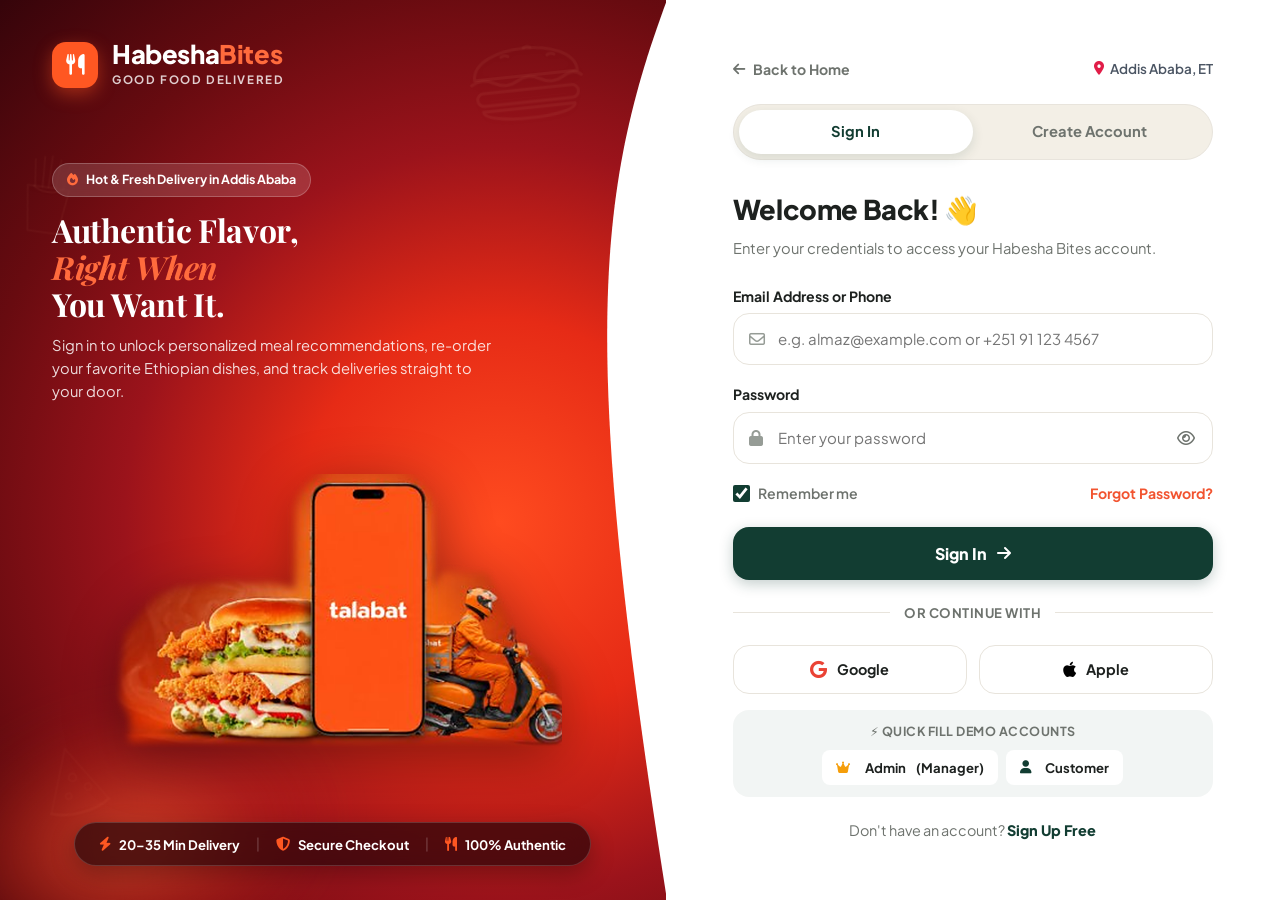
==== commit d05e05db: "Refine login page: remove straight vertical divider line for seamless organic curve" ====
--- a/login.html
+++ b/login.html
@@ -324,10 +324,10 @@
     /* Smooth Organic SVG Curve Divider between Left & Right Sections */
     .split-curve-divider {
       position: absolute;
-      left: 52%;
+      left: calc(52% + 1px);
       top: 0;
       bottom: 0;
-      width: 86px;
+      width: 90px;
       transform: translateX(-100%);
       height: 100%;
       pointer-events: none;
@@ -338,7 +338,6 @@
       width: 100%;
       height: 100%;
       display: block;
-      filter: drop-shadow(-3px 0 8px rgba(255, 87, 34, 0.45));
     }
 
     .auth-form-container {
@@ -909,7 +908,7 @@
       <!-- Curved Organic Transition Wave Divider (placed between sections) -->
       <div class="split-curve-divider" aria-hidden="true">
         <svg viewBox="0 0 100 1000" preserveAspectRatio="none">
-          <path d="M 100,0 C 18,220 5,400 100,1000 L 100,0 Z" fill="#ffffff" stroke="#ff6b3d" stroke-width="3.5" />
+          <path d="M 100,0 C 18,220 5,400 100,1000 L 100,0 Z" fill="#ffffff" />
         </svg>
       </div>
 
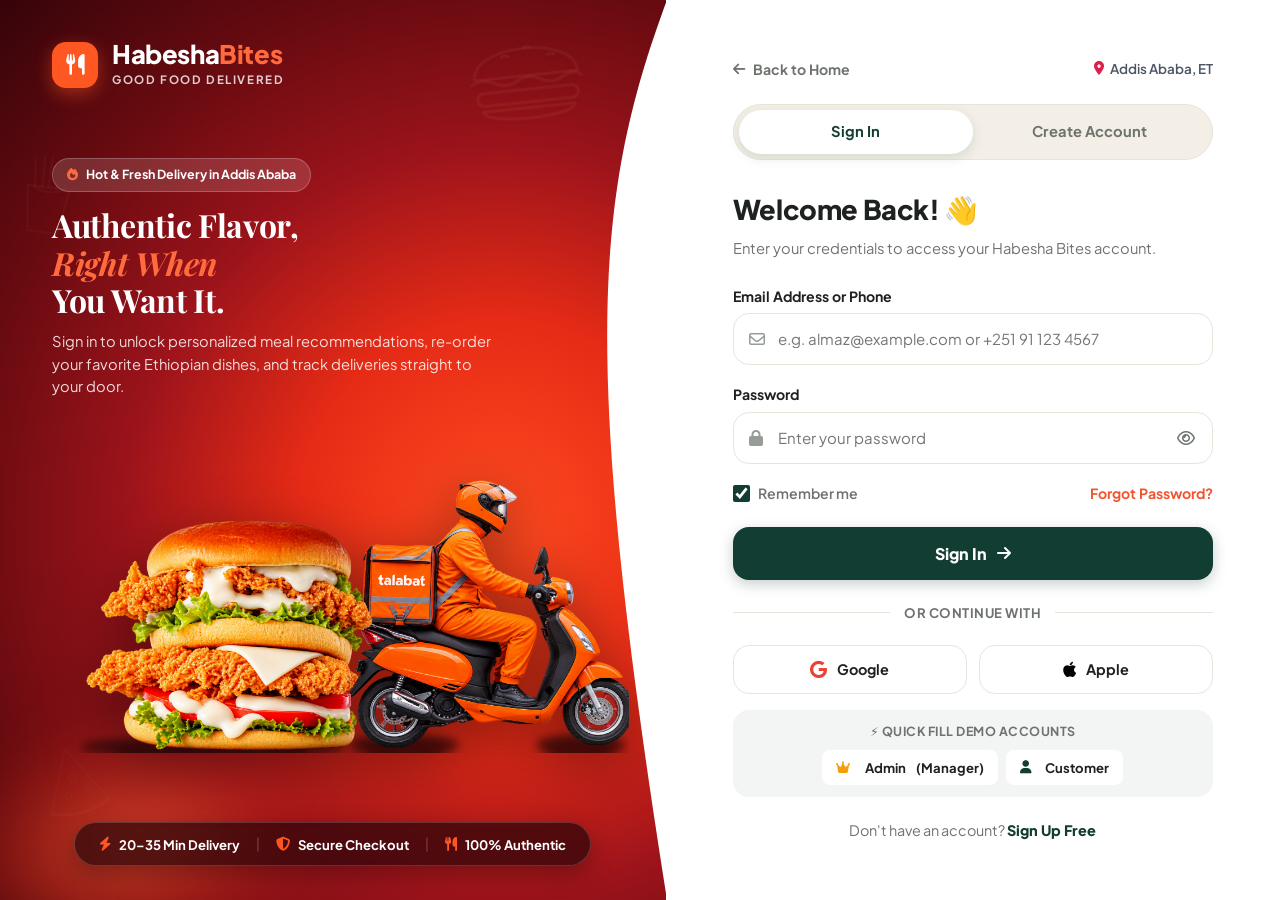
==== commit cae81e69: "Integrate high-res burger and delivery rider cutout with enhanced dimensions matching inspiration" ====
--- a/login.html
+++ b/login.html
@@ -249,17 +249,19 @@
     /* Hero Food & Scooter Delivery Composite Visual */
     .promo-hero-visual-wrap {
       display: flex;
-      align-items: center;
-      justify-content: center;
-      margin: 8px 0 16px;
-      width: 100%;
+      align-items: flex-end;
+      justify-content: flex-end;
+      margin: 8px -15px 16px 0;
+      width: calc(100% + 15px);
+      position: relative;
+      z-index: 3;
     }
 
     .promo-hero-image {
-      max-width: 480px;
+      max-width: 580px;
       width: 100%;
       height: auto;
-      max-height: 275px;
+      max-height: 330px;
       object-fit: contain;
       filter: drop-shadow(0 14px 28px rgba(0, 0, 0, 0.4));
       transition: transform 0.3s ease;
@@ -775,8 +777,15 @@
         padding: 0;
       }
 
+      .promo-hero-visual-wrap {
+        justify-content: center;
+        margin: 12px 0;
+        width: 100%;
+      }
+
       .promo-hero-image {
-        max-height: 200px;
+        max-width: 100%;
+        max-height: 220px;
       }
     }
 
@@ -874,11 +883,11 @@
             </p>
           </div>
 
-          <!-- Lower: Food & Delivery Scooter Visual (Burger + Smartphone + Scooter Rider) -->
+          <!-- Lower: Food & Delivery Scooter Visual (Burger + Delivery Scooter Rider) -->
           <div class="promo-hero-visual-wrap">
             <img 
-              src="images/talabat-hero-flawless.png" 
-              alt="Crispy double burger, Talabat mobile ordering app on smartphone, and orange delivery scooter driver" 
+              src="images/delivery-hero-with-shadow.png" 
+              alt="Crispy double chicken burger and Habesha Bites food delivery rider on orange scooter" 
               class="promo-hero-image"
               loading="eager"
             >
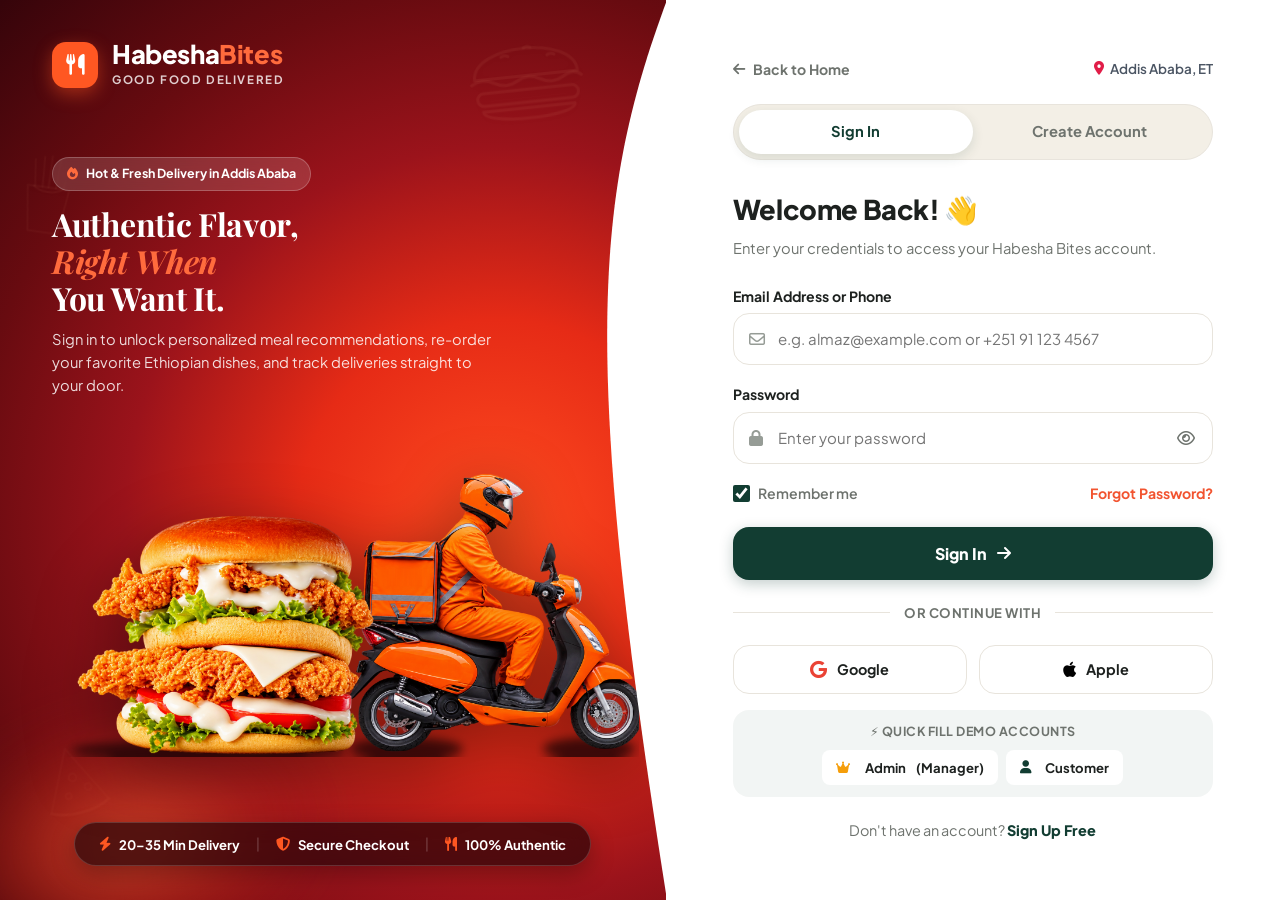
==== commit 99166d11: "Remove talabat branding from delivery backpack and enlarge hero image dimensions" ====
--- a/login.html
+++ b/login.html
@@ -251,19 +251,19 @@
       display: flex;
       align-items: flex-end;
       justify-content: flex-end;
-      margin: 8px -15px 16px 0;
-      width: calc(100% + 15px);
+      margin: 4px -25px 14px -10px;
+      width: calc(100% + 35px);
       position: relative;
       z-index: 3;
     }
 
     .promo-hero-image {
-      max-width: 580px;
+      max-width: 660px;
       width: 100%;
       height: auto;
-      max-height: 330px;
+      max-height: 380px;
       object-fit: contain;
-      filter: drop-shadow(0 14px 28px rgba(0, 0, 0, 0.4));
+      filter: drop-shadow(0 16px 32px rgba(0, 0, 0, 0.42));
       transition: transform 0.3s ease;
     }
 
